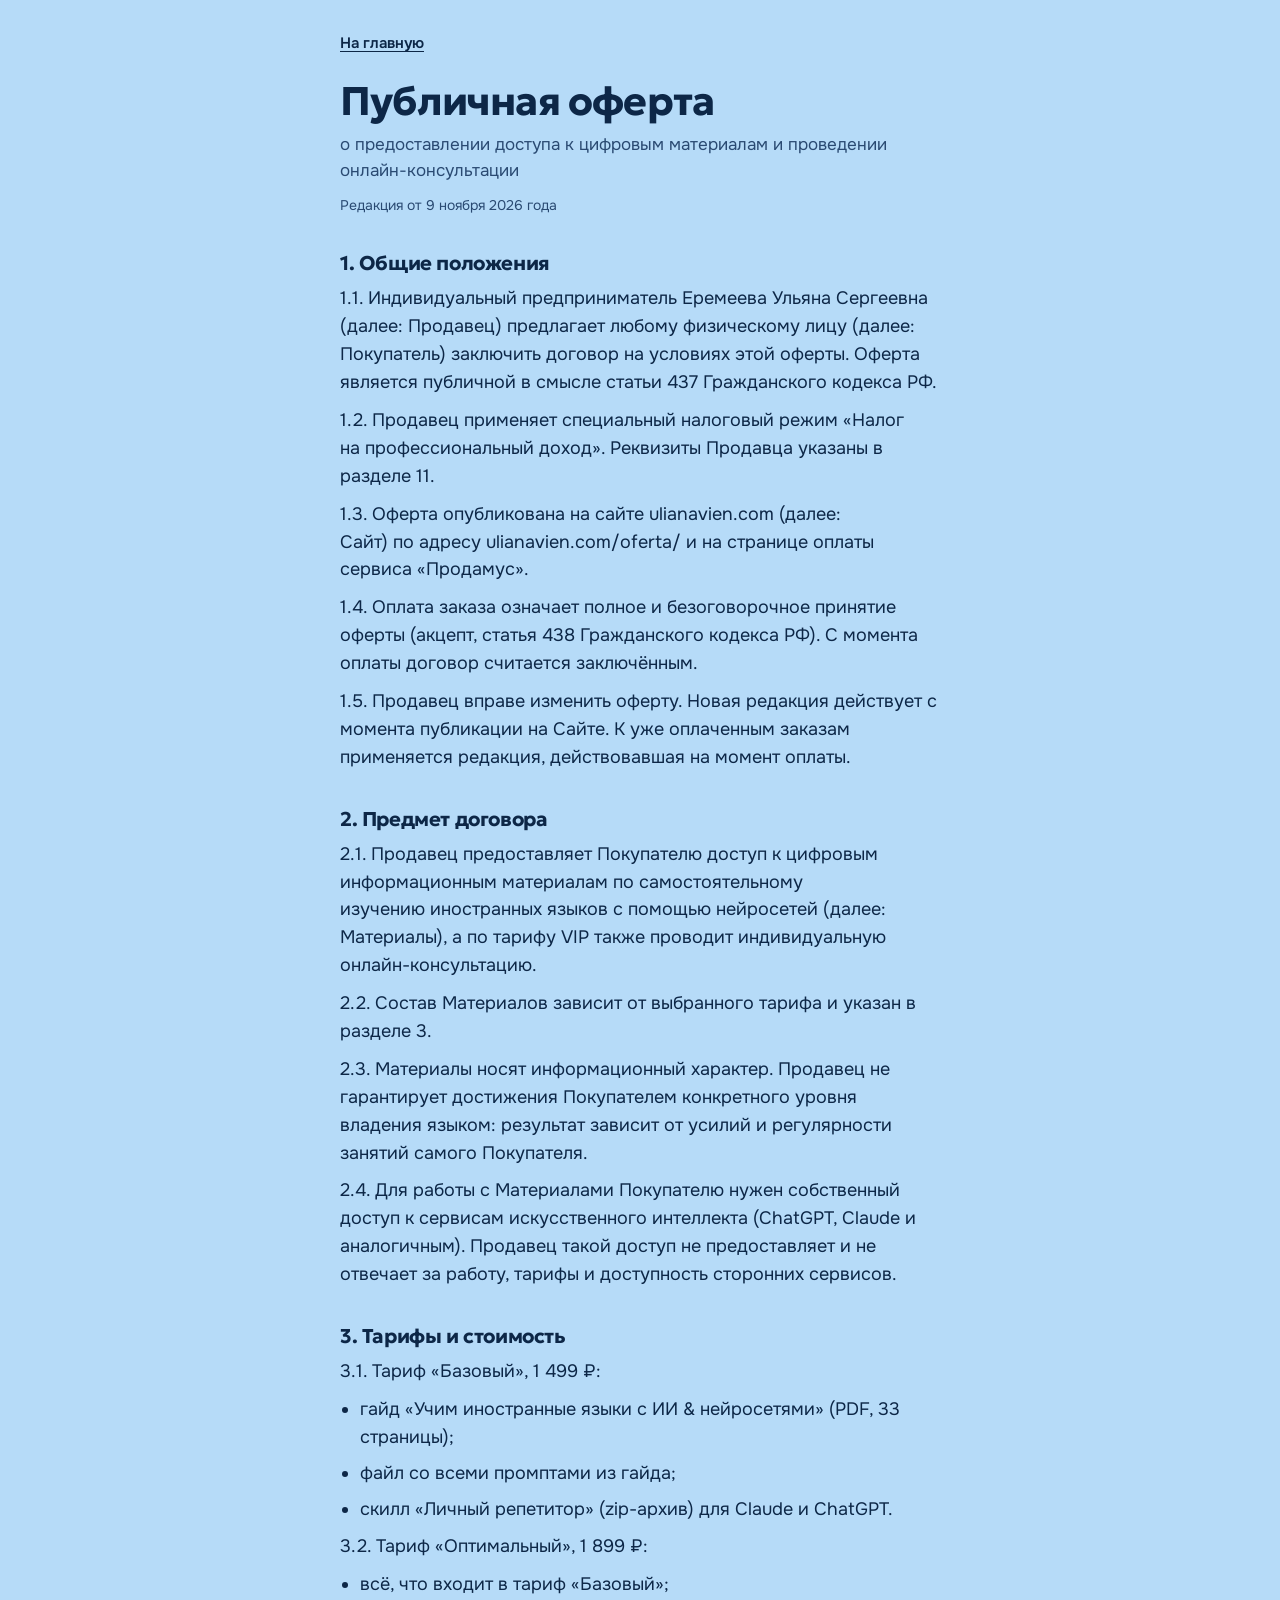
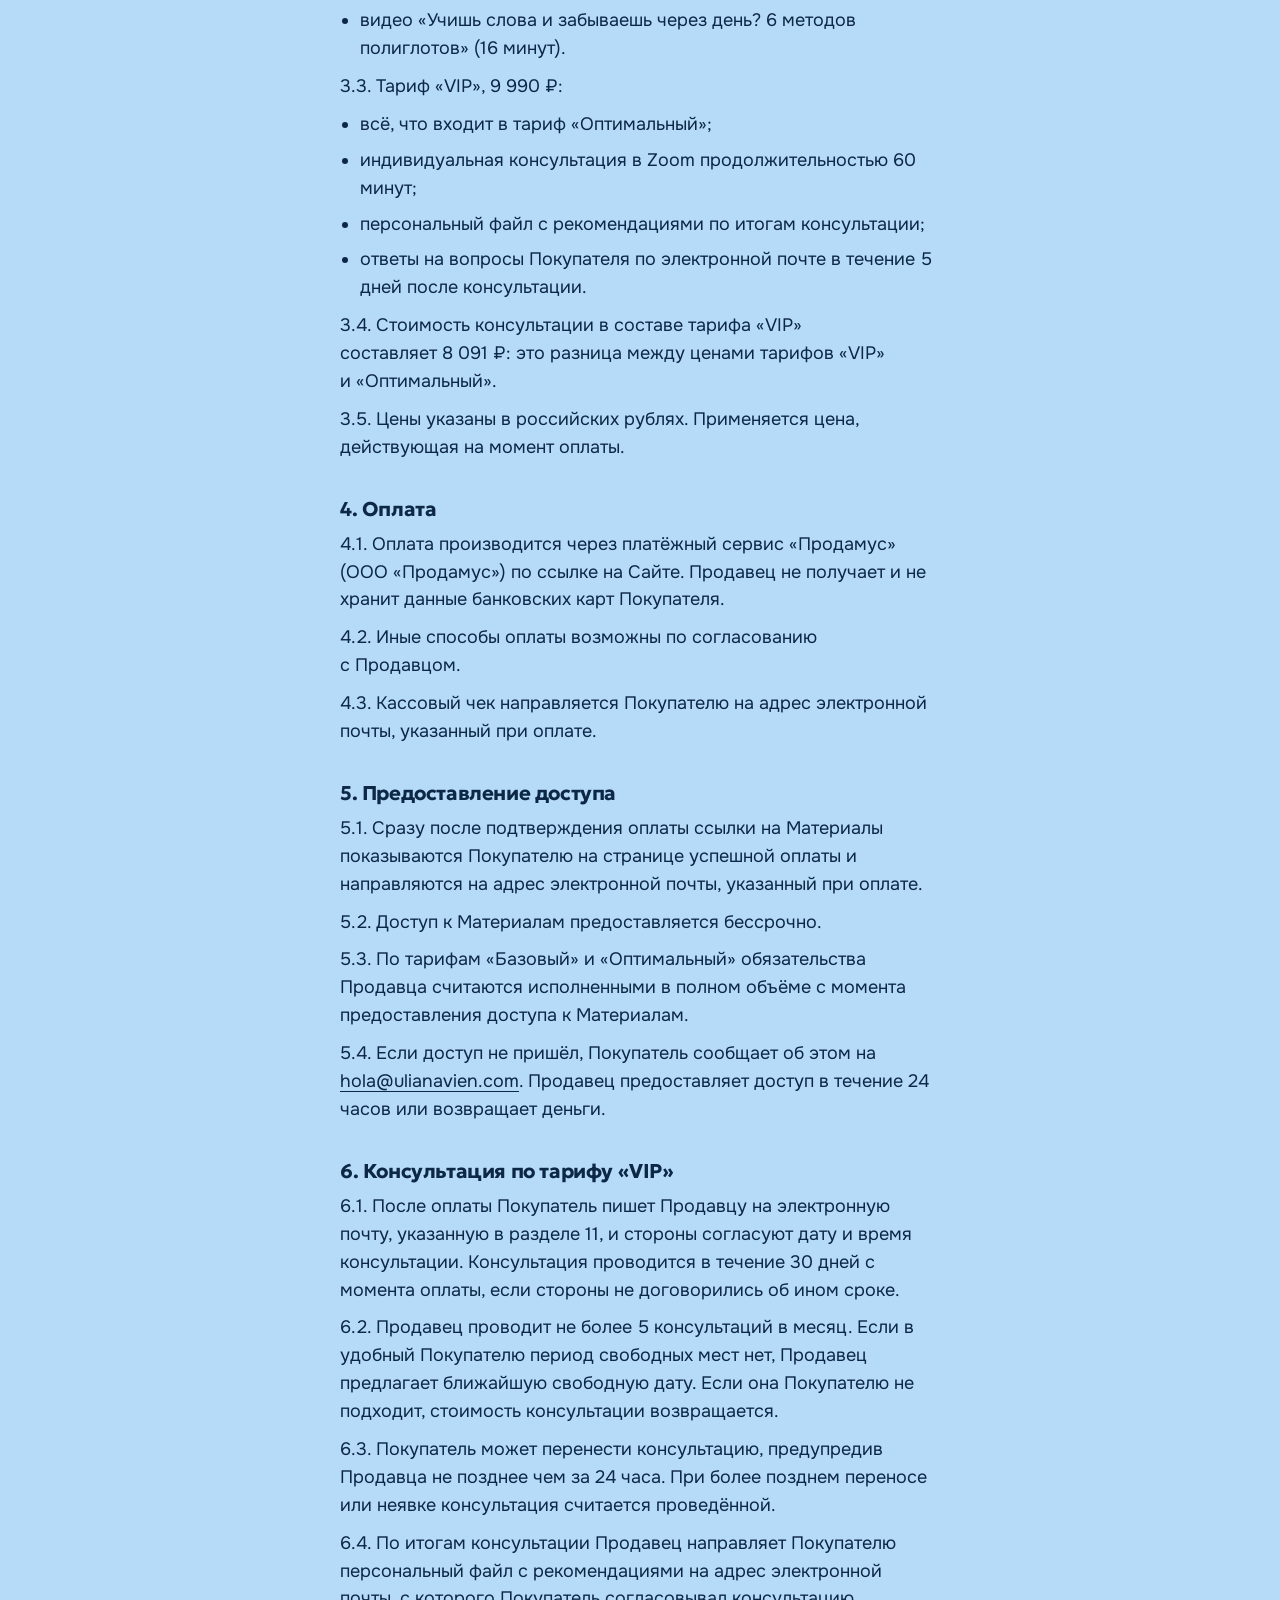
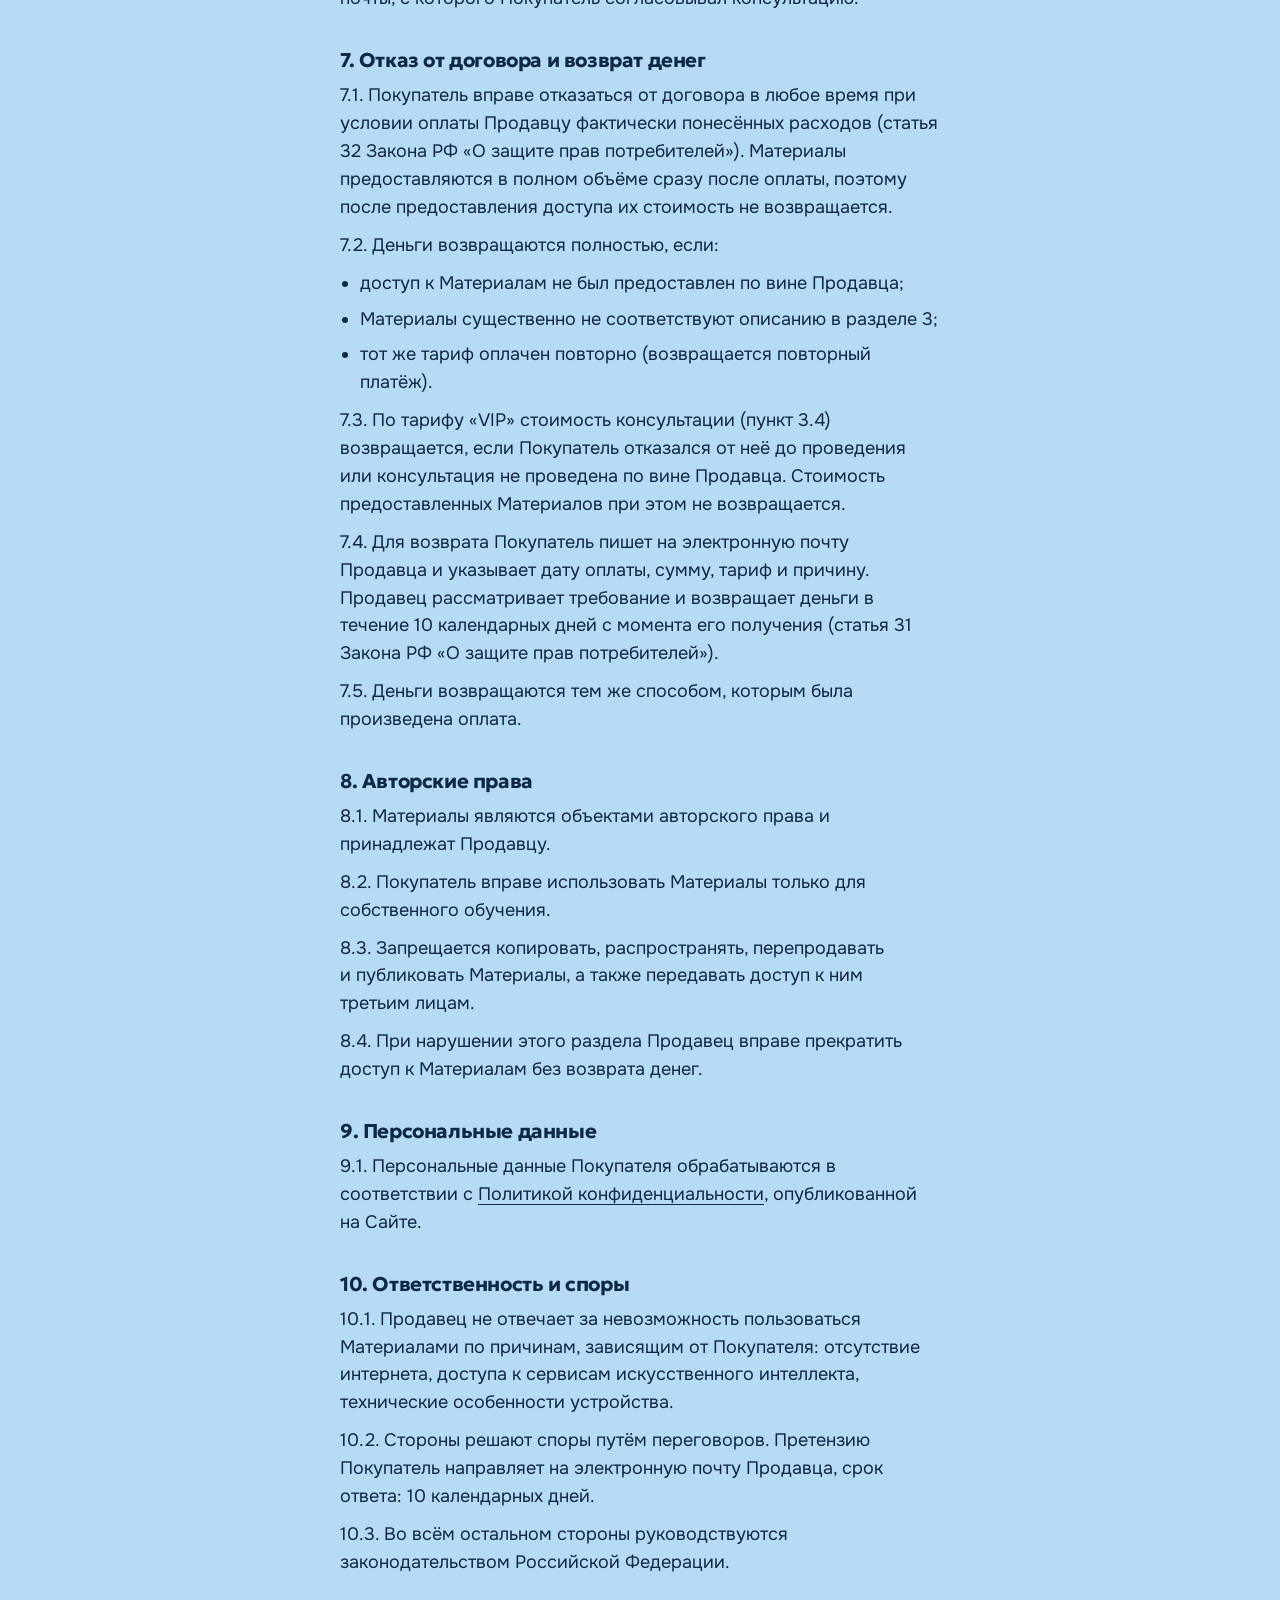
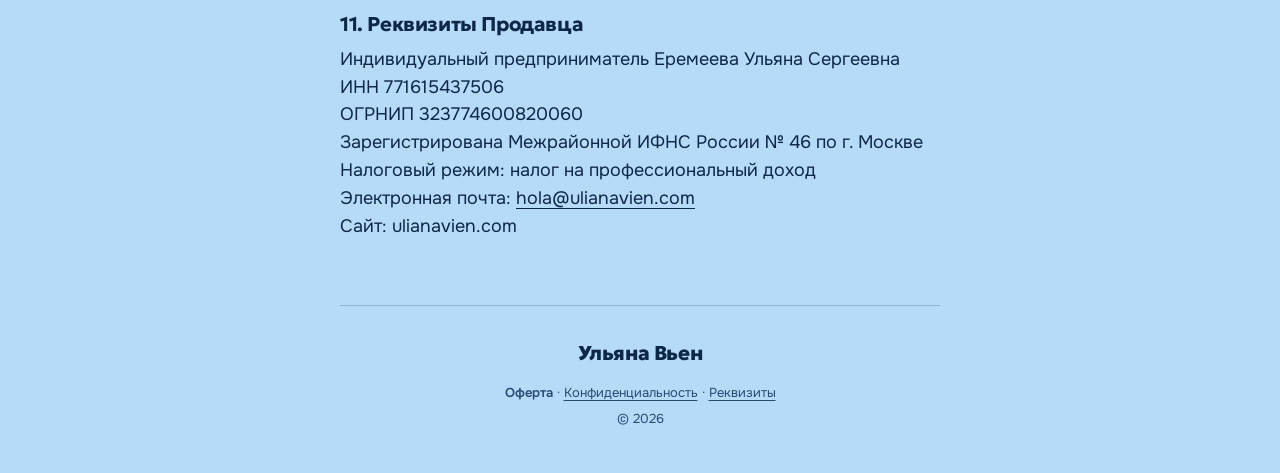
==== oferta/index.html @ dd880ded "add: offer, privacy and requisites pages, hola@ email everywhere Co-Authored-By: Claude Opus 5.5 <no" ====
<!doctype html>
<html lang="ru">
<head>
  <meta charset="utf-8">
  <meta name="viewport" content="width=device-width, initial-scale=1, viewport-fit=cover">
  <meta name="robots" content="noindex">
  <title>Публичная оферта · Ульяна Вьен</title>
  <link rel="icon" href="/favicon.svg" type="image/svg+xml">
  <link rel="preconnect" href="https://fonts.bunny.net">
  <link rel="stylesheet" href="https://fonts.bunny.net/css?family=geologica:600,700|onest:400,500,600&display=swap">
  <link rel="stylesheet" href="/styles.css">
</head>
<body>
  <main class="legal">
    <div class="wrap">
      <a class="back-link" href="/#gaid">На главную</a>
      <h1>Публичная оферта</h1>
      <p class="legal__sub">о предоставлении доступа к цифровым материалам и проведении онлайн-консультации</p>
      <p class="legal__date">Редакция от 9 ноября 2026 года</p>

      <h2>1. Общие положения</h2>
      <p>1.1. Индивидуальный предприниматель Еремеева Ульяна Сергеевна (далее: Продавец) предлагает любому физическому лицу (далее: Покупатель) заключить договор на условиях этой оферты. Оферта является публичной в смысле статьи 437 Гражданского кодекса РФ.</p>
      <p>1.2. Продавец применяет специальный налоговый режим «Налог на профессиональный доход». Реквизиты Продавца указаны в разделе 11.</p>
      <p>1.3. Оферта опубликована на сайте ulianavien.com (далее: Сайт) по адресу ulianavien.com/oferta/ и на странице оплаты сервиса «Продамус».</p>
      <p>1.4. Оплата заказа означает полное и безоговорочное принятие оферты (акцепт, статья 438 Гражданского кодекса РФ). С момента оплаты договор считается заключённым.</p>
      <p>1.5. Продавец вправе изменить оферту. Новая редакция действует с момента публикации на Сайте. К уже оплаченным заказам применяется редакция, действовавшая на момент оплаты.</p>

      <h2>2. Предмет договора</h2>
      <p>2.1. Продавец предоставляет Покупателю доступ к цифровым информационным материалам по самостоятельному изучению иностранных языков с помощью нейросетей (далее: Материалы), а по тарифу VIP также проводит индивидуальную онлайн-консультацию.</p>
      <p>2.2. Состав Материалов зависит от выбранного тарифа и указан в разделе 3.</p>
      <p>2.3. Материалы носят информационный характер. Продавец не гарантирует достижения Покупателем конкретного уровня владения языком: результат зависит от усилий и регулярности занятий самого Покупателя.</p>
      <p>2.4. Для работы с Материалами Покупателю нужен собственный доступ к сервисам искусственного интеллекта (ChatGPT, Claude и аналогичным). Продавец такой доступ не предоставляет и не отвечает за работу, тарифы и доступность сторонних сервисов.</p>

      <h2>3. Тарифы и стоимость</h2>
      <p>3.1. Тариф «Базовый», 1&nbsp;499&nbsp;₽:</p>
      <ul class="legal__list">
        <li>гайд «Учим иностранные языки с ИИ &amp; нейросетями» (PDF, 33 страницы);</li>
        <li>файл со всеми промптами из гайда;</li>
        <li>скилл «Личный репетитор» (zip-архив) для Claude и ChatGPT.</li>
      </ul>
      <p>3.2. Тариф «Оптимальный», 1&nbsp;899&nbsp;₽:</p>
      <ul class="legal__list">
        <li>всё, что входит в тариф «Базовый»;</li>
        <li>видео «Учишь слова и забываешь через день? 6 методов полиглотов» (16 минут).</li>
      </ul>
      <p>3.3. Тариф «VIP», 9&nbsp;990&nbsp;₽:</p>
      <ul class="legal__list">
        <li>всё, что входит в тариф «Оптимальный»;</li>
        <li>индивидуальная консультация в Zoom продолжительностью 60 минут;</li>
        <li>персональный файл с рекомендациями по итогам консультации;</li>
        <li>ответы на вопросы Покупателя по электронной почте в течение 5 дней после консультации.</li>
      </ul>
      <p>3.4. Стоимость консультации в составе тарифа «VIP» составляет 8&nbsp;091&nbsp;₽: это разница между ценами тарифов «VIP» и «Оптимальный».</p>
      <p>3.5. Цены указаны в российских рублях. Применяется цена, действующая на момент оплаты.</p>

      <h2>4. Оплата</h2>
      <p>4.1. Оплата производится через платёжный сервис «Продамус» (ООО «Продамус») по ссылке на Сайте. Продавец не получает и не хранит данные банковских карт Покупателя.</p>
      <p>4.2. Иные способы оплаты возможны по согласованию с Продавцом.</p>
      <p>4.3. Кассовый чек направляется Покупателю на адрес электронной почты, указанный при оплате.</p>

      <h2>5. Предоставление доступа</h2>
      <p>5.1. Сразу после подтверждения оплаты ссылки на Материалы показываются Покупателю на странице успешной оплаты и направляются на адрес электронной почты, указанный при оплате.</p>
      <p>5.2. Доступ к Материалам предоставляется бессрочно.</p>
      <p>5.3. По тарифам «Базовый» и «Оптимальный» обязательства Продавца считаются исполненными в полном объёме с момента предоставления доступа к Материалам.</p>
      <p>5.4. Если доступ не пришёл, Покупатель сообщает об этом на <a class="mail" data-u="aloh" data-d="moc.neivanailu">hola (собака) ulianavien.com</a>. Продавец предоставляет доступ в течение 24 часов или возвращает деньги.</p>

      <h2>6. Консультация по тарифу «VIP»</h2>
      <p>6.1. После оплаты Покупатель пишет Продавцу на электронную почту, указанную в разделе 11, и стороны согласуют дату и время консультации. Консультация проводится в течение 30 дней с момента оплаты, если стороны не договорились об ином сроке.</p>
      <p>6.2. Продавец проводит не более 5 консультаций в месяц. Если в удобный Покупателю период свободных мест нет, Продавец предлагает ближайшую свободную дату. Если она Покупателю не подходит, стоимость консультации возвращается.</p>
      <p>6.3. Покупатель может перенести консультацию, предупредив Продавца не позднее чем за 24 часа. При более позднем переносе или неявке консультация считается проведённой.</p>
      <p>6.4. По итогам консультации Продавец направляет Покупателю персональный файл с рекомендациями на адрес электронной почты, с которого Покупатель согласовывал консультацию.</p>

      <h2>7. Отказ от договора и возврат денег</h2>
      <p>7.1. Покупатель вправе отказаться от договора в любое время при условии оплаты Продавцу фактически понесённых расходов (статья 32 Закона РФ «О защите прав потребителей»). Материалы предоставляются в полном объёме сразу после оплаты, поэтому после предоставления доступа их стоимость не возвращается.</p>
      <p>7.2. Деньги возвращаются полностью, если:</p>
      <ul class="legal__list">
        <li>доступ к Материалам не был предоставлен по вине Продавца;</li>
        <li>Материалы существенно не соответствуют описанию в разделе 3;</li>
        <li>тот же тариф оплачен повторно (возвращается повторный платёж).</li>
      </ul>
      <p>7.3. По тарифу «VIP» стоимость консультации (пункт 3.4) возвращается, если Покупатель отказался от неё до проведения или консультация не проведена по вине Продавца. Стоимость предоставленных Материалов при этом не возвращается.</p>
      <p>7.4. Для возврата Покупатель пишет на электронную почту Продавца и указывает дату оплаты, сумму, тариф и причину. Продавец рассматривает требование и возвращает деньги в течение 10 календарных дней с момента его получения (статья 31 Закона РФ «О защите прав потребителей»).</p>
      <p>7.5. Деньги возвращаются тем же способом, которым была произведена оплата.</p>

      <h2>8. Авторские права</h2>
      <p>8.1. Материалы являются объектами авторского права и принадлежат Продавцу.</p>
      <p>8.2. Покупатель вправе использовать Материалы только для собственного обучения.</p>
      <p>8.3. Запрещается копировать, распространять, перепродавать и публиковать Материалы, а также передавать доступ к ним третьим лицам.</p>
      <p>8.4. При нарушении этого раздела Продавец вправе прекратить доступ к Материалам без возврата денег.</p>

      <h2>9. Персональные данные</h2>
      <p>9.1. Персональные данные Покупателя обрабатываются в соответствии с <a href="/privacy/">Политикой конфиденциальности</a>, опубликованной на Сайте.</p>

      <h2>10. Ответственность и споры</h2>
      <p>10.1. Продавец не отвечает за невозможность пользоваться Материалами по причинам, зависящим от Покупателя: отсутствие интернета, доступа к сервисам искусственного интеллекта, технические особенности устройства.</p>
      <p>10.2. Стороны решают споры путём переговоров. Претензию Покупатель направляет на электронную почту Продавца, срок ответа: 10 календарных дней.</p>
      <p>10.3. Во всём остальном стороны руководствуются законодательством Российской Федерации.</p>

      <h2>11. Реквизиты Продавца</h2>
      <p>Индивидуальный предприниматель Еремеева Ульяна Сергеевна<br>
        ИНН 771615437506<br>
        ОГРНИП 323774600820060<br>
        Зарегистрирована Межрайонной ИФНС России № 46 по г. Москве<br>
        Налоговый режим: налог на профессиональный доход<br>
        Электронная почта: <a class="mail" data-u="aloh" data-d="moc.neivanailu">hola (собака) ulianavien.com</a><br>
        Сайт: ulianavien.com</p>
    </div>
  </main>

  <footer class="footer tone-0">
    <div class="wrap">
      <p class="footer__name">Ульяна Вьен</p>
      <p class="footer__small"><a href="/oferta/" aria-current="page">Оферта</a> · <a href="/privacy/">Конфиденциальность</a> · <a href="/rekvizity/">Реквизиты</a></p>
      <p class="footer__small footer__year">© 2026</p>
    </div>
  </footer>

  <script src="/legal.js" defer></script>
</body>
</html>
---- styles.css ----
/* Palettes. Four draft variants share one set of roles:
   bg/ink: the page ground; d1..d3: the three doors and the sections they open;
   btn: the send button inside a white form card; hl: handwritten notes on the ground. */
:root,
[data-palette="sky"] {
  --bg: #b6dbf8;
  --ink: #0d2747;
  --ink-2: #2a4a72;
  --hl: #c2410c;
  --d1: #b8420f;
  --d1-ink: #ffffff;
  --d1-ink-2: #ffeadf;
  --d2: #ffd046;
  --d2-ink: #0d2747;
  --d2-ink-2: #3d3410;
  --d3: #1b54a0;
  --d3-ink: #ffffff;
  --d3-ink-2: #d7e7fb;
  --btn: #b8420f;
  --btn-ink: #ffffff;
  --sticker: #ffd046;
  --sticker-ink: #0d2747;
  --card-ink: #0d2747;
}

[data-palette="sunset"] {
  --bg: #dccbf5;
  --ink: #2b1035;
  --ink-2: #4f2d5c;
  --hl: #b8321c;
  --d1: #ff7350;
  --d1-ink: #2b1035;
  --d1-ink-2: #4a1a2a;
  --d2: #ffb43c;
  --d2-ink: #2b1035;
  --d2-ink-2: #4a2a10;
  --d3: #4a1d5e;
  --d3-ink: #ffffff;
  --d3-ink-2: #ecd9f7;
  --btn: #4a1d5e;
  --btn-ink: #ffffff;
  --sticker: #4a1d5e;
  --sticker-ink: #ffffff;
  --card-ink: #2b1035;
}

[data-palette="ginger"] {
  --bg: #a8411a;
  --ink: #ffffff;
  --ink-2: #ffe6d6;
  --hl: #ffd75a;
  --d1: #ffd75a;
  --d1-ink: #3f1606;
  --d1-ink-2: #5c2a0a;
  --d2: #a6d6fa;
  --d2-ink: #0f2a4a;
  --d2-ink-2: #24466e;
  --d3: #5e1a0e;
  --d3-ink: #ffffff;
  --d3-ink-2: #f5d2c4;
  --btn: #a8411a;
  --btn-ink: #ffffff;
  --sticker: #5e1a0e;
  --sticker-ink: #ffffff;
  --card-ink: #2e1408;
}

[data-palette="polka"] {
  --bg: #ffe3dd;
  --ink: #171313;
  --ink-2: #4a3a38;
  --hl: #c4241a;
  --d1: #c4241a;
  --d1-ink: #ffffff;
  --d1-ink-2: #ffe9e6;
  --d2: #171313;
  --d2-ink: #ffffff;
  --d2-ink-2: #e6dcd9;
  --d3: #ffdf6b;
  --d3-ink: #171313;
  --d3-ink-2: #3f3510;
  --btn: #c4241a;
  --btn-ink: #ffffff;
  --sticker: #ffdf6b;
  --sticker-ink: #171313;
  --card-ink: #171313;
}

:root {
  color-scheme: light;
  --card: #ffffff;
  --card-ink-2: color-mix(in srgb, var(--card-ink) 78%, #ffffff);
  --card-line: color-mix(in srgb, var(--card-ink) 14%, #ffffff);
  --field-line: color-mix(in srgb, var(--card-ink) 48%, #ffffff);
  --danger: #b42318;
  --radius: 22px;
  --radius-sm: 12px;
  --sheet: 32px;
  --ease-out: cubic-bezier(0.16, 1, 0.3, 1);
  --font-display: "Geologica", "Onest", system-ui, sans-serif;
  --font-text: "Onest", system-ui, -apple-system, "Segoe UI", sans-serif;
  --font-hand: "Caveat", "Onest", cursive;
}

/* Section tones: every block reads its colors from --s-* */
body,
.tone-0 { --s-bg: var(--bg); --s-ink: var(--ink); --s-ink-2: var(--ink-2); }
.tone-1 { --s-bg: var(--d1); --s-ink: var(--d1-ink); --s-ink-2: var(--d1-ink-2); }
.tone-2 { --s-bg: var(--d2); --s-ink: var(--d2-ink); --s-ink-2: var(--d2-ink-2); }
.tone-3 { --s-bg: var(--d3); --s-ink: var(--d3-ink); --s-ink-2: var(--d3-ink-2); }

*,
*::before,
*::after {
  box-sizing: border-box;
}

html {
  -webkit-text-size-adjust: 100%;
  scroll-behavior: smooth;
  scrollbar-color: var(--ink-2) var(--bg);
}

body {
  margin: 0;
  background: var(--bg);
  color: var(--ink);
  font: 400 17px/1.55 var(--font-text);
  font-kerning: normal;
  -webkit-font-smoothing: antialiased;
  caret-color: var(--btn);
}

::selection {
  background: var(--ink);
  color: var(--bg);
}

img {
  display: block;
  max-width: 100%;
  height: auto;
}

a {
  color: inherit;
  text-decoration-thickness: 1px;
  text-underline-offset: 0.22em;
}

:focus-visible {
  outline: 2px solid currentColor;
  outline-offset: 3px;
}

h1,
h2,
h3 {
  margin: 0;
  font-family: var(--font-display);
  font-weight: 700;
  line-height: 1.15;
  letter-spacing: -0.02em;
  text-wrap: balance;
}

p {
  margin: 0;
  text-wrap: pretty;
}

.nowrap {
  white-space: nowrap;
}

.wrap {
  max-width: 600px;
  margin-inline: auto;
}

.hero,
.doors,
.sheet,
.footer,
.thanks,
.legal {
  padding-left: 16px;
  padding-right: 16px;
}

.hand {
  font-family: var(--font-hand);
  font-weight: 700;
  line-height: 1;
  letter-spacing: 0;
}

/* Story-style heading: the text sits on its own label, like text in an Instagram story */
.label {
  padding: 0.06em 0.28em 0.1em;
  color: var(--s-bg);
  background: var(--s-ink);
  border-radius: 0.22em;
  -webkit-box-decoration-break: clone;
  box-decoration-break: clone;
}

/* Draft palette switch, removed at launch */
.mock-bar {
  display: flex;
  flex-wrap: wrap;
  align-items: center;
  justify-content: center;
  gap: 6px;
  padding: 8px 12px;
  font-size: 13px;
  color: #ffffff;
  background: #1b1b1f;
}

.is-embed .mock-bar {
  display: none;
}

.mock-bar__label {
  margin-right: 4px;
  opacity: 0.8;
}

.mock-bar button {
  min-height: 32px;
  padding: 4px 11px;
  font: 500 13px/1 var(--font-text);
  color: inherit;
  background: transparent;
  border: 1px solid rgb(255 255 255 / 0.35);
  border-radius: 999px;
  cursor: pointer;
}

.mock-bar button[aria-pressed="true"] {
  color: #1b1b1f;
  background: #ffffff;
  border-color: #ffffff;
}

/* Hero */
.hero {
  padding-top: 18px;
  padding-bottom: 6px;
  color: var(--s-ink);
  background: var(--s-bg);
}

[data-palette="polka"] .hero,
[data-palette="polka"] .doors {
  background-image: radial-gradient(circle, rgb(196 36 26 / 0.16) 22%, transparent 24%);
  background-size: 26px 26px;
}

.hero__frame {
  position: relative;
  margin-bottom: 40px;
}

.hero__photo {
  width: 100%;
  aspect-ratio: 1 / 0.92;
  object-fit: cover;
  object-position: 50% 14%;
  border-radius: 28px;
}

.hero__hi {
  position: absolute;
  top: 14px;
  right: 14px;
  padding: 6px 12px 8px;
  font-size: 26px;
  color: var(--sticker-ink);
  background: var(--sticker);
  border-radius: 14px;
  transform: rotate(4deg);
}

.hero__name {
  position: absolute;
  left: 12px;
  bottom: -24px;
  font-size: clamp(38px, 10.5vw, 52px);
  font-weight: 800;
  line-height: 1.12;
  letter-spacing: -0.03em;
  transform: rotate(-2deg);
}

.hero__line {
  font-family: var(--font-display);
  font-size: 19px;
  font-weight: 600;
  letter-spacing: -0.01em;
}

.hero__bio {
  max-width: 32em;
  margin-top: 6px;
  font-size: 16px;
  color: var(--s-ink-2);
}

/* Doors */
.doors {
  padding-top: 14px;
  padding-bottom: calc(40px + var(--sheet));
  color: var(--s-ink);
  background: var(--s-bg);
  scroll-margin-top: 8px;
}

.doors__hint {
  display: flex;
  align-items: flex-end;
  gap: 4px;
  margin: 0 0 8px 6px;
  font-size: 25px;
  color: var(--hl);
  transform: rotate(-2deg);
}

.doors__hint svg {
  width: 34px;
  height: 28px;
  fill: none;
  stroke: currentColor;
  stroke-width: 2.4;
  stroke-linecap: round;
  stroke-linejoin: round;
}

.doors__list {
  display: grid;
  gap: 12px;
  margin: 0;
  padding: 0;
  list-style: none;
}

.door {
  position: relative;
  display: flex;
  align-items: center;
  gap: 14px;
  min-height: 84px;
  padding: 16px 16px 16px 20px;
  color: var(--s-ink);
  text-decoration: none;
  background: var(--s-bg);
  border-radius: var(--radius);
  box-shadow: 0 2px 6px rgb(0 0 0 / 0.08);
  transition: transform 0.35s var(--ease-out), box-shadow 0.35s var(--ease-out);
}

.door:hover {
  transform: translateY(-2px);
  box-shadow: 0 8px 18px rgb(0 0 0 / 0.12);
}

.door:active {
  transform: scale(0.985);
}

.door__text {
  display: flex;
  flex: 1;
  flex-direction: column;
  gap: 3px;
  min-width: 0;
}

.door__name {
  font-family: var(--font-display);
  font-size: 20px;
  font-weight: 700;
  line-height: 1.2;
  letter-spacing: -0.02em;
}

.door__sub {
  font-size: 15px;
  line-height: 1.35;
  color: var(--s-ink-2);
}

.door__go {
  display: grid;
  flex: none;
  place-items: center;
  width: 44px;
  height: 44px;
  color: var(--s-bg);
  background: var(--s-ink);
  border-radius: 50%;
}

.door__go svg {
  width: 22px;
  height: 22px;
  fill: none;
  stroke: currentColor;
  stroke-width: 2;
  stroke-linecap: round;
  stroke-linejoin: round;
  transition: transform 0.35s var(--ease-out);
}

.door:hover .door__go svg {
  transform: translateY(3px);
}

.sticker {
  position: absolute;
  top: -12px;
  right: 18px;
  padding: 4px 10px 6px;
  font-size: 22px;
  color: var(--sticker-ink);
  background: var(--sticker);
  border-radius: 10px;
  transform: rotate(5deg);
}

/* Sheets: each section slides over the previous one with rounded top corners */
.sheet {
  position: relative;
  margin-top: calc(var(--sheet) * -1);
  padding-top: 52px;
  padding-bottom: calc(60px + var(--sheet));
  color: var(--s-ink);
  background: var(--s-bg);
  border-radius: var(--sheet) var(--sheet) 0 0;
}

.sheet h2 {
  font-size: clamp(27px, 7vw, 36px);
  line-height: 1.32;
}

.about {
  box-shadow: 0 -1px 0 rgb(0 0 0 / 0.06);
}

.about__grid {
  display: grid;
  gap: 24px;
}

.about__photo {
  width: min(100%, 360px);
  aspect-ratio: 1;
  object-fit: cover;
  object-position: 50% 30%;
  border-radius: var(--radius);
  transform: rotate(-2deg);
}

.about__text h2 {
  margin-bottom: 16px;
}

.about__text p + p {
  margin-top: 12px;
}

.text-link {
  display: inline-block;
  margin-top: 16px;
  font-weight: 600;
}

.lead {
  max-width: 36em;
  margin-top: 16px;
  font-size: 18px;
}

.offer__photo {
  margin: 22px 0 0;
}

.offer__photo img {
  width: 100%;
  border-radius: var(--radius);
}

.offer__photo--tall img {
  aspect-ratio: 5 / 4;
  object-fit: cover;
  object-position: 50% 35%;
}

.list-title {
  margin-top: 30px;
  font-size: 20px;
}

.checks {
  display: grid;
  gap: 10px;
  margin: 12px 0 0;
  padding: 0;
  list-style: none;
}

.checks li {
  position: relative;
  padding-left: 32px;
}

.checks li::before {
  content: "";
  position: absolute;
  top: 0.2em;
  left: 0;
  width: 22px;
  height: 22px;
  background: currentColor;
  -webkit-mask: url("data:image/svg+xml,%3Csvg xmlns='http://www.w3.org/2000/svg' viewBox='0 0 24 24' fill='none' stroke='black' stroke-width='2.4' stroke-linecap='round' stroke-linejoin='round'%3E%3Cpath d='M4.5 12.5l5 5 10-11'/%3E%3C/svg%3E") center / contain no-repeat;
  mask: url("data:image/svg+xml,%3Csvg xmlns='http://www.w3.org/2000/svg' viewBox='0 0 24 24' fill='none' stroke='black' stroke-width='2.4' stroke-linecap='round' stroke-linejoin='round'%3E%3Cpath d='M4.5 12.5l5 5 10-11'/%3E%3C/svg%3E") center / contain no-repeat;
}

.back-link {
  display: flex;
  align-items: center;
  width: fit-content;
  min-height: 44px;
  margin-top: 14px;
  font-size: 15px;
  font-weight: 600;
}

/* Product tiers: three white cards in one column, the middle one framed and stickered */
.tiers {
  display: grid;
  gap: 18px;
  margin: 28px 0 0;
  padding: 0;
  list-style: none;
}

.tier {
  position: relative;
  padding: 20px 18px 18px;
  color: var(--card-ink);
  background: var(--card);
  border-radius: var(--radius);
  scroll-margin-top: 24px;
}

.tier--pick {
  margin-top: 12px;
  padding: 26px 15px 15px;
  border: 3px solid var(--sticker);
}

.tier__badge {
  top: -19px;
  right: 14px;
  font-size: 22px;
  transform: rotate(-4deg);
}

.tier__name {
  font-size: 22px;
}

.tier__price {
  display: flex;
  flex-wrap: wrap;
  align-items: baseline;
  gap: 2px 10px;
  margin-top: 6px;
}

.tier__rub {
  font: 800 34px/1.1 var(--font-display);
  letter-spacing: -0.03em;
  font-variant-numeric: tabular-nums;
}

.tier__eur {
  font-size: 15px;
  color: var(--card-ink-2);
  font-variant-numeric: tabular-nums;
}

.tier__for {
  margin-top: 12px;
  font-size: 24px;
  line-height: 1.12;
  color: var(--btn);
}

.tier__list {
  gap: 8px;
  margin-top: 14px;
  font-size: 16px;
}

.tier__list li::before {
  background: var(--btn);
}

.tier__list strong {
  font-weight: 600;
}

.tier__note {
  margin-top: 16px;
  padding: 12px 14px;
  font-size: 15px;
  background: color-mix(in srgb, var(--sticker) 20%, var(--card));
  border-radius: var(--radius-sm);
}

.tier__limit {
  margin-top: 12px;
  font-size: 14px;
  color: var(--card-ink-2);
}

.tier__buy {
  display: flex;
  align-items: center;
  justify-content: center;
  margin-top: 20px;
  text-decoration: none;
}

.tier__buy:focus-visible {
  outline-color: var(--btn);
}

/* Sign-up: a pill that opens into the form card */
.signup {
  margin-top: 28px;
  color: var(--card-ink);
  border-radius: var(--radius);
  transition: background-color 0.3s;
}

.signup summary {
  display: flex;
  align-items: center;
  justify-content: center;
  gap: 8px;
  min-height: 58px;
  padding: 14px 20px;
  font: 700 18px/1.2 var(--font-display);
  letter-spacing: -0.01em;
  color: var(--s-bg);
  list-style: none;
  background: var(--s-ink);
  border-radius: 999px;
  cursor: pointer;
  transition: transform 0.15s, border-radius 0.3s var(--ease-out);
}

.signup summary::-webkit-details-marker {
  display: none;
}

.signup summary:active {
  transform: scale(0.985);
}

.signup summary svg {
  width: 22px;
  height: 22px;
  fill: none;
  stroke: currentColor;
  stroke-width: 2.2;
  stroke-linecap: round;
  stroke-linejoin: round;
  transition: transform 0.3s var(--ease-out);
}

.signup:not([open]) {
  color: var(--s-ink);
}

.signup[open] {
  background: var(--card);
}

.signup[open] summary {
  justify-content: space-between;
  padding: 18px 18px 6px;
  color: var(--card-ink);
  background: transparent;
  border-radius: var(--radius) var(--radius) 0 0;
}

.signup[open] summary svg {
  transform: rotate(180deg);
}

.signup[open] .order {
  animation: unfold 0.45s var(--ease-out) both;
}

@keyframes unfold {
  from {
    opacity: 0;
    transform: translateY(-6px);
  }
}

/* Forms */
.order {
  display: grid;
  gap: 18px;
  padding: 12px 18px 18px;
}

.field {
  display: grid;
  gap: 7px;
  min-width: 0;
  margin: 0;
  padding: 0;
  border: 0;
}

.field label,
.field legend {
  padding: 0;
  font-size: 15px;
  font-weight: 600;
  color: var(--card-ink);
}

.field legend {
  margin-bottom: 9px;
}

.optional {
  margin-left: 4px;
  font-size: 14px;
  font-weight: 400;
  color: var(--card-ink-2);
}

.field input,
.field textarea {
  width: 100%;
  min-height: 48px;
  padding: 12px 14px;
  font: inherit;
  font-size: 16px;
  color: var(--card-ink);
  background: var(--card);
  border: 1px solid var(--field-line);
  border-radius: var(--radius-sm);
  transition: border-color 0.2s, box-shadow 0.2s;
}

.field textarea {
  min-height: 96px;
  resize: vertical;
}

.field input::placeholder,
.field textarea::placeholder {
  color: var(--card-ink-2);
}

.field input:focus,
.field textarea:focus {
  outline: none;
  border-color: var(--btn);
  box-shadow: 0 0 0 3px color-mix(in srgb, var(--btn) 24%, transparent);
}

.field input[aria-invalid="true"],
.field textarea[aria-invalid="true"] {
  border-color: var(--danger);
}

.chips {
  display: flex;
  flex-wrap: wrap;
  gap: 8px;
}

.chip {
  position: relative;
  cursor: pointer;
}

.chip input {
  position: absolute;
  inset: 0;
  width: 100%;
  height: 100%;
  margin: 0;
  opacity: 0;
  cursor: pointer;
}

.chip span {
  display: inline-flex;
  align-items: center;
  min-height: 42px;
  padding: 8px 15px;
  font-size: 15px;
  font-weight: 500;
  color: var(--card-ink);
  background: var(--card);
  border: 1px solid var(--field-line);
  border-radius: 999px;
  transition: background-color 0.2s, border-color 0.2s, color 0.2s;
}

.chip:hover span {
  border-color: var(--card-ink);
}

.chip input:checked + span {
  color: var(--card);
  background: var(--card-ink);
  border-color: var(--card-ink);
}

.chip input:focus-visible + span {
  outline: 2px solid var(--card-ink);
  outline-offset: 2px;
}

.button {
  min-height: 54px;
  padding: 14px 20px;
  font: 700 17px/1.2 var(--font-display);
  letter-spacing: -0.01em;
  color: var(--btn-ink);
  background: var(--btn);
  border: 0;
  border-radius: 999px;
  cursor: pointer;
  transition: filter 0.2s, transform 0.15s;
}

.button:hover {
  filter: brightness(0.92);
}

.button:active {
  transform: scale(0.985);
}

.button[disabled] {
  cursor: progress;
  opacity: 0.72;
}

.privacy {
  margin-top: -6px;
  font-size: 13px;
  text-align: center;
  color: var(--card-ink-2);
}

.form-error {
  font-size: 15px;
  color: var(--danger);
}

.hp {
  position: absolute;
  left: -9999px;
  width: 1px;
  height: 1px;
  overflow: hidden;
}

/* Sent state: the one authored moment */
.order[data-state="sent"] > :not(.order__done) {
  display: none;
}

.order__done {
  display: grid;
  justify-items: center;
  gap: 8px;
  padding: 16px 4px 10px;
  text-align: center;
  animation: settle 0.5s var(--ease-out) both;
}

.order__done svg {
  width: 48px;
  height: 48px;
  margin-bottom: 4px;
  fill: none;
  stroke: var(--btn);
  stroke-width: 1.8;
  stroke-linecap: round;
  stroke-linejoin: round;
}

.order__done .tick {
  stroke-dasharray: 27;
  stroke-dashoffset: 27;
  animation: draw 0.6s var(--ease-out) 0.2s forwards;
}

.order__done h3 {
  font-size: 22px;
}

.order__done p {
  max-width: 28em;
  color: var(--card-ink-2);
}

@keyframes draw {
  to {
    stroke-dashoffset: 0;
  }
}

@keyframes settle {
  from {
    opacity: 0;
    transform: translateY(6px);
    filter: blur(3px);
  }
}

/* Brands: a contact, not a form */
.brands {
  padding-bottom: 48px;
}

.brands h2 {
  margin-bottom: 14px;
  font-size: clamp(24px, 6vw, 30px);
}

.brands__mail {
  margin-top: 8px;
  font-family: var(--font-display);
  font-size: 19px;
  font-weight: 600;
  overflow-wrap: anywhere;
}

.brands__es {
  margin-top: 12px;
  font-size: 15px;
  color: var(--s-ink-2);
}

/* Footer */
.footer {
  padding-top: 8px;
  padding-bottom: 44px;
  text-align: center;
  color: var(--s-ink);
  background: var(--s-bg);
}

.footer .wrap {
  padding-top: 32px;
  border-top: 1px solid color-mix(in srgb, var(--s-ink) 22%, transparent);
}

.footer__name {
  font-family: var(--font-display);
  font-size: 20px;
  font-weight: 800;
  letter-spacing: -0.02em;
}

.socials {
  display: flex;
  justify-content: center;
  gap: 10px;
  margin: 14px 0 0;
  padding: 0;
  list-style: none;
}

.socials a {
  display: grid;
  place-items: center;
  width: 44px;
  height: 44px;
  color: var(--s-ink);
  border: 1px solid color-mix(in srgb, var(--s-ink) 40%, transparent);
  border-radius: 999px;
  transition: background-color 0.2s;
}

.socials a:hover {
  background: color-mix(in srgb, var(--s-ink) 10%, transparent);
}

.socials svg {
  width: 20px;
  height: 20px;
  fill: none;
  stroke: currentColor;
  stroke-width: 1.7;
  stroke-linecap: round;
  stroke-linejoin: round;
}

.socials svg .dot,
.socials svg .fill {
  fill: currentColor;
  stroke: none;
}

.footer__small {
  margin-top: 14px;
  font-size: 13px;
  color: var(--s-ink-2);
}

.mail {
  overflow-wrap: anywhere;
}

/* Thank-you page */
.thanks {
  display: grid;
  place-items: center;
  min-height: 70vh;
  padding-top: 48px;
  padding-bottom: 48px;
  text-align: center;
}

.thanks svg {
  width: 56px;
  height: 56px;
  margin: 0 auto 14px;
  fill: none;
  stroke: currentColor;
  stroke-width: 1.8;
  stroke-linecap: round;
  stroke-linejoin: round;
}

.thanks h1 {
  font-size: clamp(28px, 7vw, 36px);
}

.thanks p {
  margin-top: 10px;
  color: var(--ink-2);
}

.thanks .text-link {
  margin-top: 22px;
}

/* Privacy page */
.legal {
  padding-top: 8px;
  padding-bottom: 56px;
}

.legal h1 {
  margin-top: 12px;
  font-size: clamp(29px, 7.6vw, 40px);
}

.legal__date {
  margin-top: 10px;
  font-size: 14px;
  color: var(--ink-2);
}

.legal h2 {
  margin-top: 36px;
  font-size: 20px;
}

.legal h2 + p,
.legal h2 + ul {
  margin-top: 10px;
}

.legal p + p,
.legal ul + p {
  margin-top: 10px;
}

.legal__list {
  display: grid;
  gap: 8px;
  margin: 0;
  padding-left: 20px;
}

@media (min-width: 768px) {
  body {
    font-size: 18px;
  }

  .hero {
    padding-top: 40px;
  }

  .about__grid {
    grid-template-columns: 220px 1fr;
    align-items: start;
    gap: 32px;
  }

  .sheet {
    padding-top: 68px;
    padding-bottom: calc(76px + var(--sheet));
  }

  .brands {
    padding-bottom: 56px;
  }
}

@media (prefers-reduced-motion: reduce) {
  html {
    scroll-behavior: auto;
  }

  *,
  *::before,
  *::after {
    transition-duration: 0.01ms !important;
    animation-duration: 0.01ms !important;
    animation-delay: 0s !important;
  }
}

/* Legal pages and the offer line under the tiers */
.legal__sub {
  margin-top: 8px;
  font-size: 17px;
  color: var(--ink-2);
}

.legal ul + p,
.legal p + ul {
  margin-top: 10px;
}

.tiers__legal {
  margin-top: 20px;
  font-size: 14px;
  color: var(--s-ink-2);
}

.tiers__legal a {
  color: var(--s-ink);
}

.footer__year {
  margin-top: 6px;
}

.footer__small a[aria-current="page"] {
  text-decoration: none;
  font-weight: 600;
}
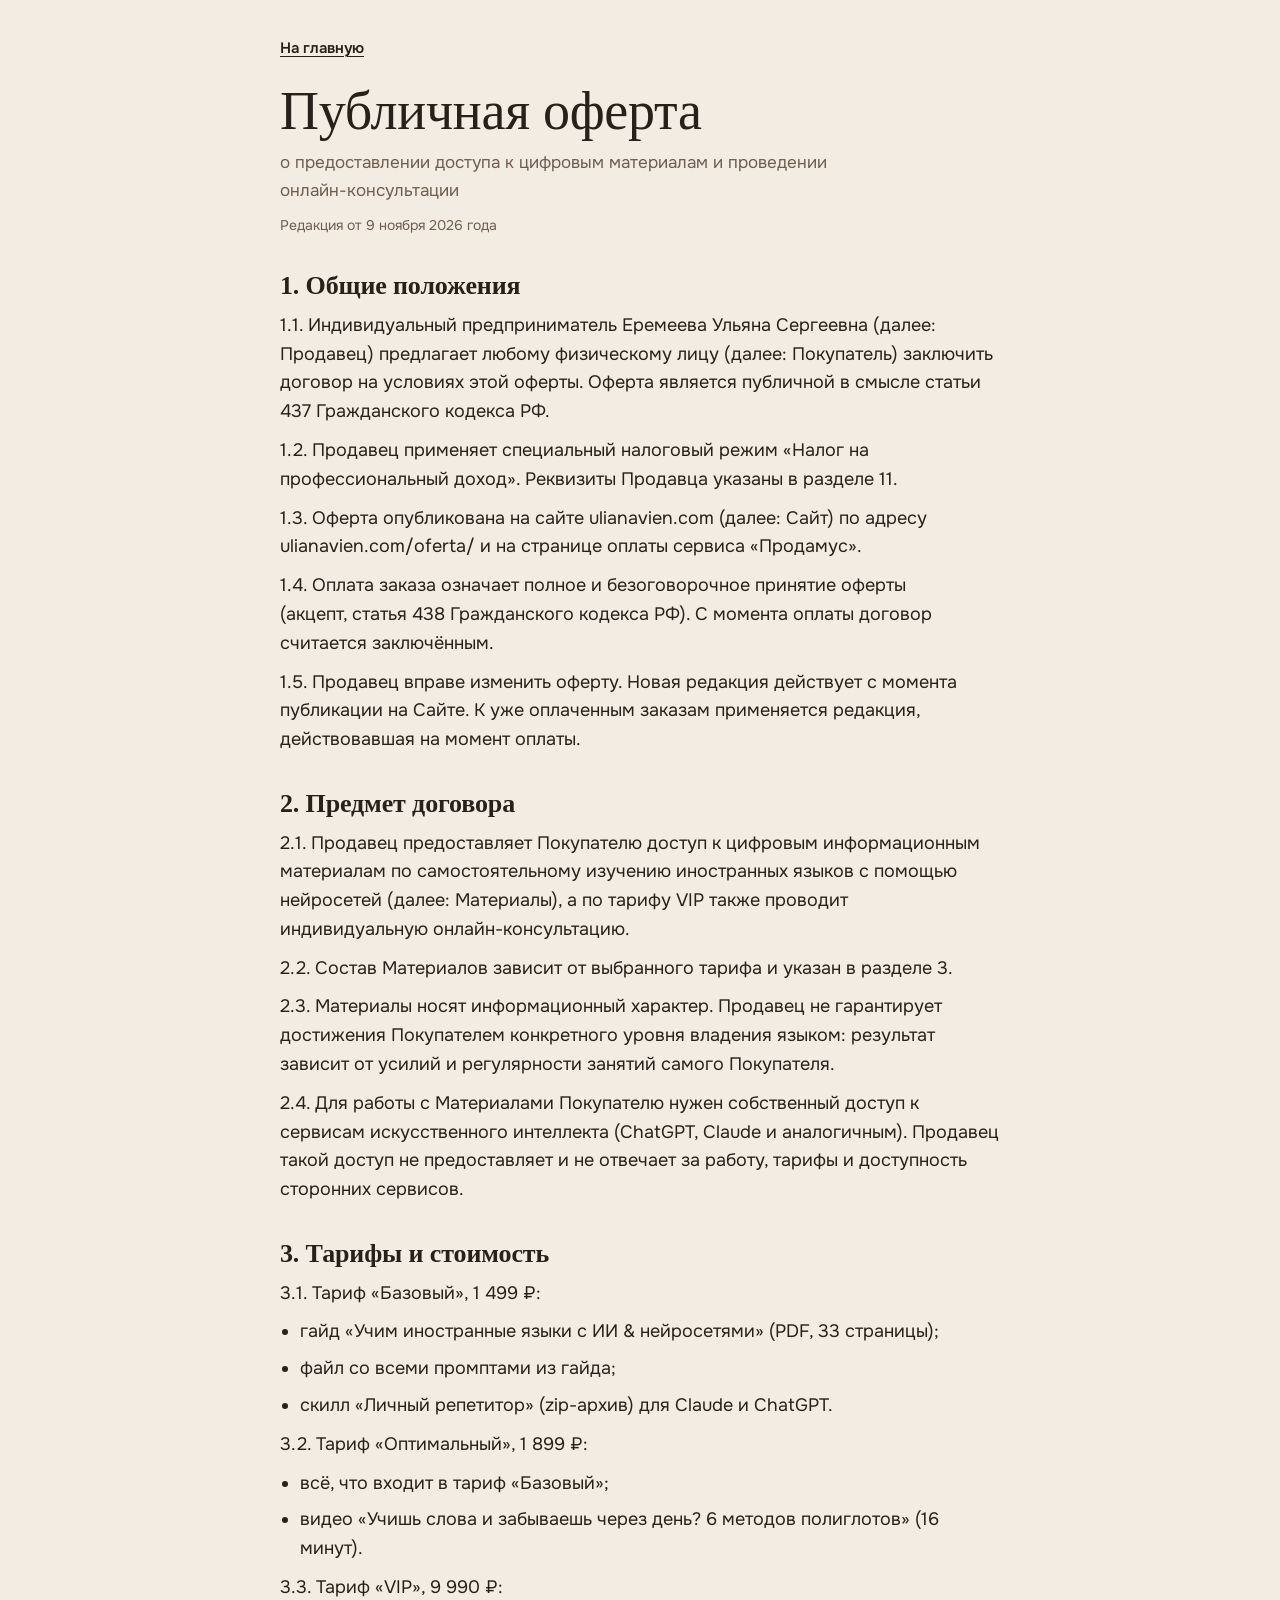
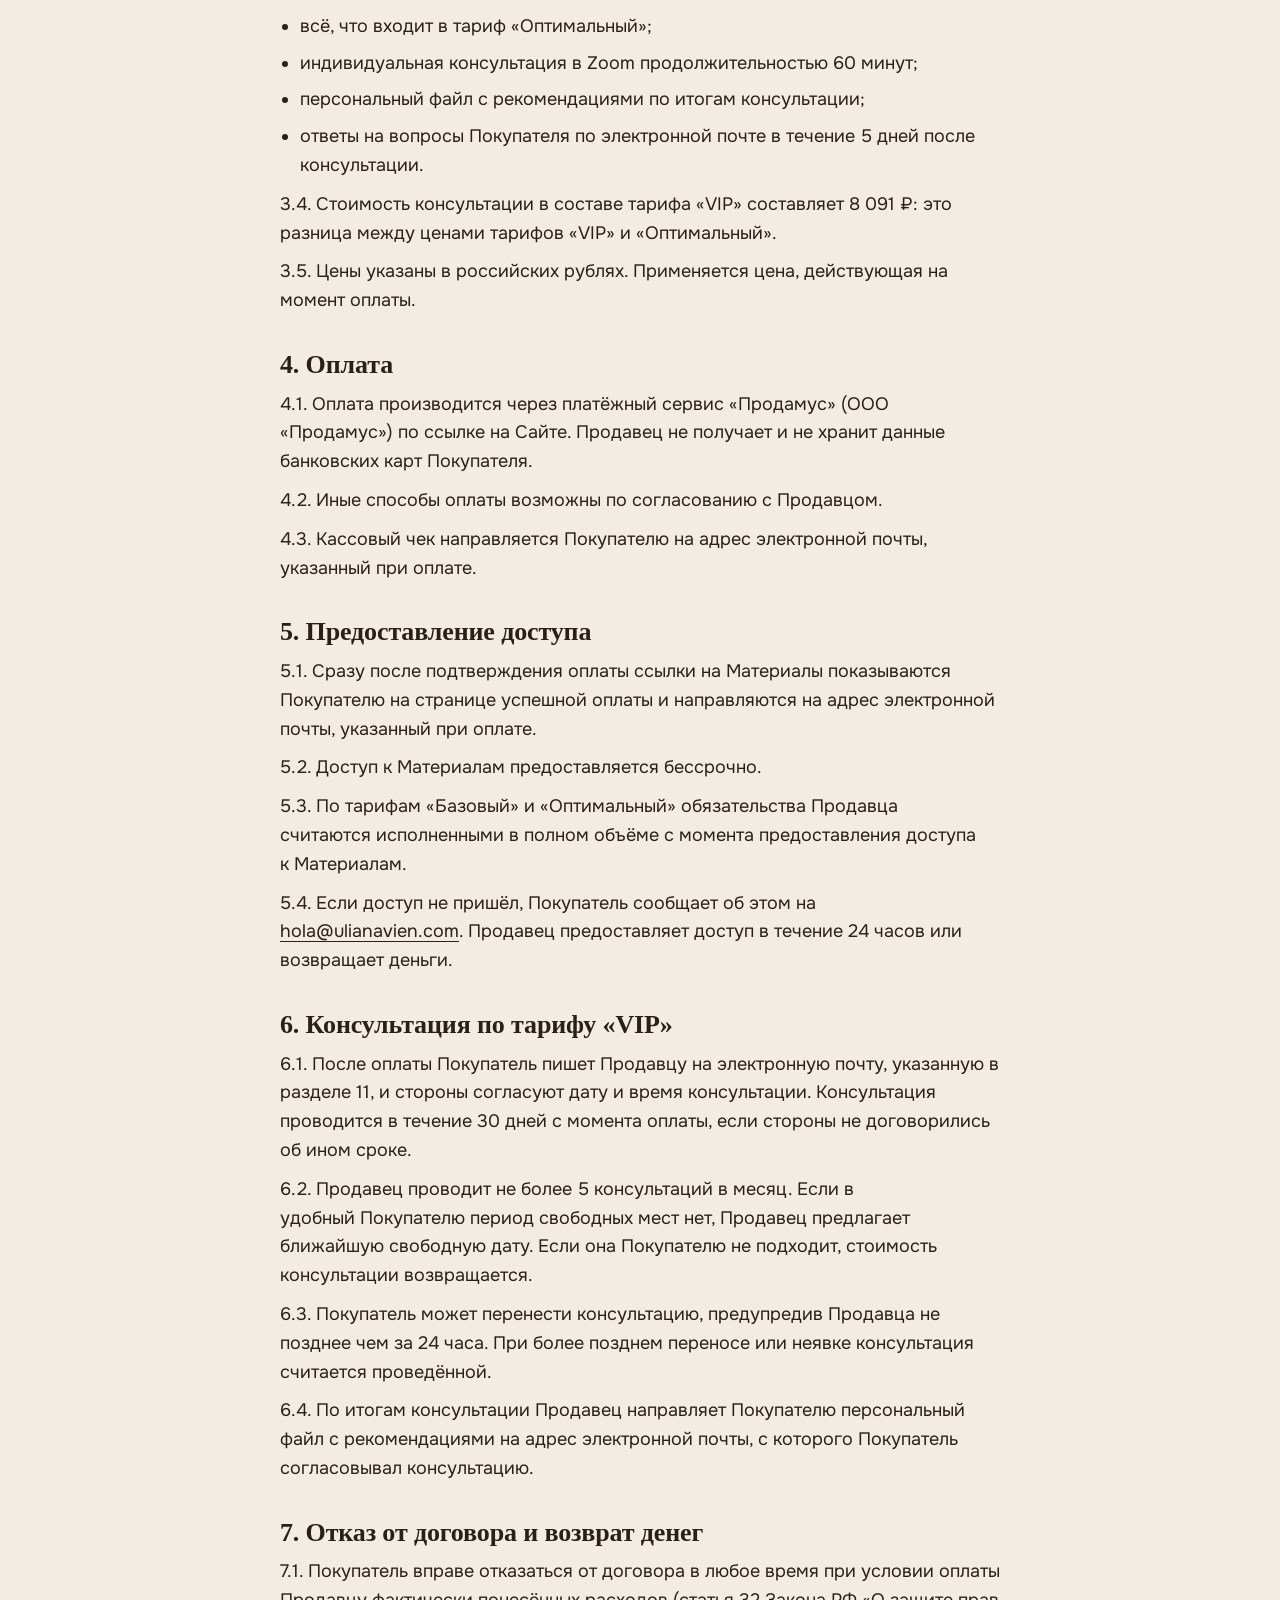
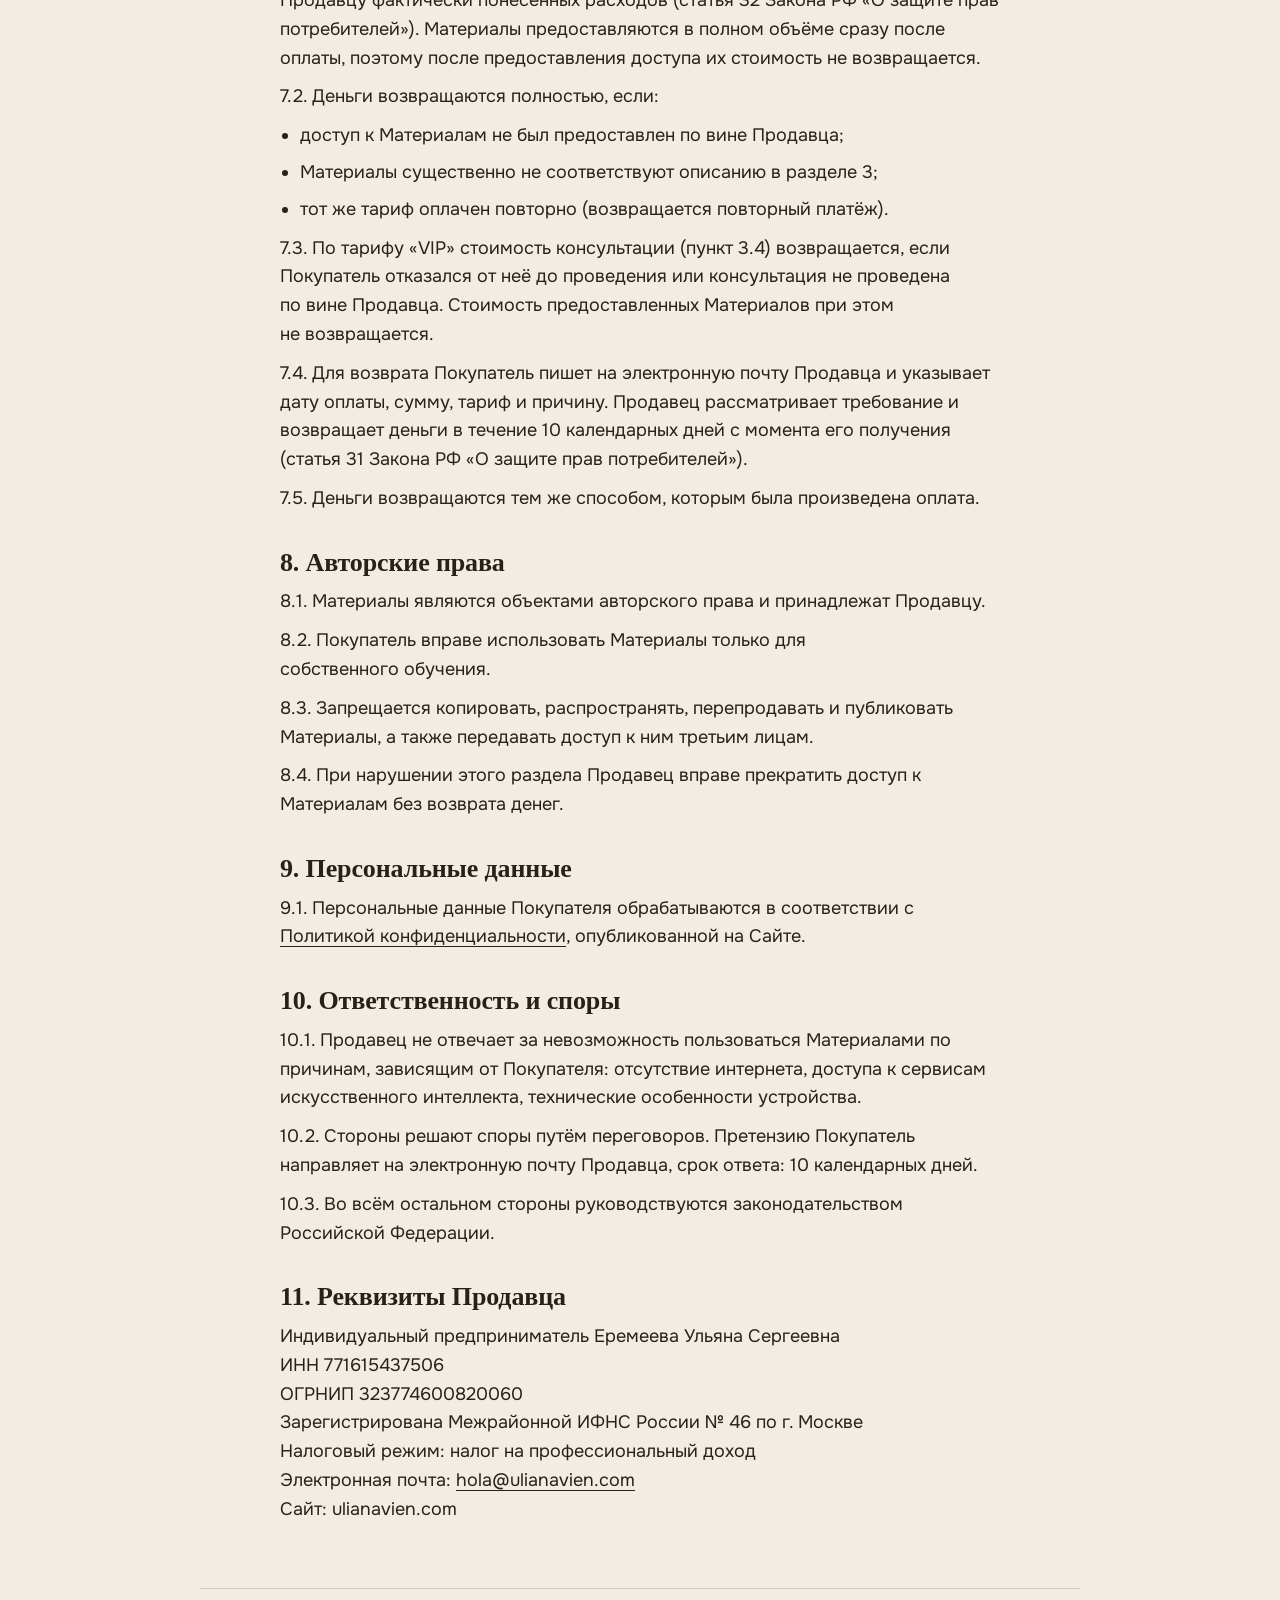
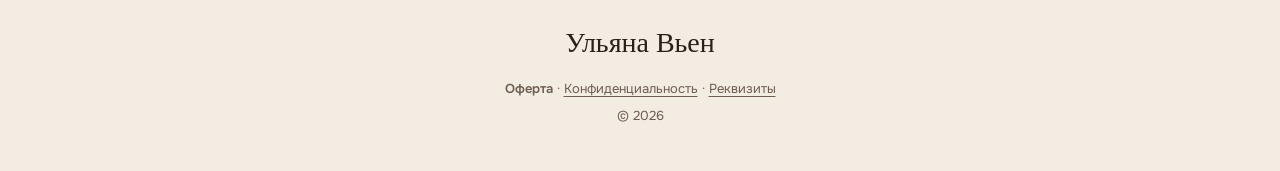
==== commit 9bd3c414: "design: linen palette, new photos, serif headings - Palette "Лён и бордо": linen ground, the guide's" ====
--- a/oferta/index.html
+++ b/oferta/index.html
@@ -7,7 +7,7 @@
   <title>Публичная оферта · Ульяна Вьен</title>
   <link rel="icon" href="/favicon.svg" type="image/svg+xml">
   <link rel="preconnect" href="https://fonts.bunny.net">
-  <link rel="stylesheet" href="https://fonts.bunny.net/css?family=geologica:600,700|onest:400,500,600&display=swap">
+  <link rel="stylesheet" href="https://fonts.bunny.net/css?family=cormorant-garamond:500,600|onest:400,500,600&display=swap">
   <link rel="stylesheet" href="/styles.css">
 </head>
 <body>
--- a/styles.css
+++ b/styles.css
@@ -1,103 +1,43 @@
-/* Palettes. Four draft variants share one set of roles:
-   bg/ink: the page ground; d1..d3: the three doors and the sections they open;
-   btn: the send button inside a white form card; hl: handwritten notes on the ground. */
-:root,
-[data-palette="sky"] {
-  --bg: #b6dbf8;
-  --ink: #0d2747;
-  --ink-2: #2a4a72;
-  --hl: #c2410c;
-  --d1: #b8420f;
-  --d1-ink: #ffffff;
-  --d1-ink-2: #ffeadf;
-  --d2: #ffd046;
-  --d2-ink: #0d2747;
-  --d2-ink-2: #3d3410;
-  --d3: #1b54a0;
-  --d3-ink: #ffffff;
-  --d3-ink-2: #d7e7fb;
-  --btn: #b8420f;
-  --btn-ink: #ffffff;
-  --sticker: #ffd046;
-  --sticker-ink: #0d2747;
-  --card-ink: #0d2747;
-}
-
-[data-palette="sunset"] {
-  --bg: #dccbf5;
-  --ink: #2b1035;
-  --ink-2: #4f2d5c;
-  --hl: #b8321c;
-  --d1: #ff7350;
-  --d1-ink: #2b1035;
-  --d1-ink-2: #4a1a2a;
-  --d2: #ffb43c;
-  --d2-ink: #2b1035;
-  --d2-ink-2: #4a2a10;
-  --d3: #4a1d5e;
-  --d3-ink: #ffffff;
-  --d3-ink-2: #ecd9f7;
-  --btn: #4a1d5e;
-  --btn-ink: #ffffff;
-  --sticker: #4a1d5e;
-  --sticker-ink: #ffffff;
-  --card-ink: #2b1035;
-}
-
-[data-palette="ginger"] {
-  --bg: #a8411a;
-  --ink: #ffffff;
-  --ink-2: #ffe6d6;
-  --hl: #ffd75a;
-  --d1: #ffd75a;
-  --d1-ink: #3f1606;
-  --d1-ink-2: #5c2a0a;
-  --d2: #a6d6fa;
-  --d2-ink: #0f2a4a;
-  --d2-ink-2: #24466e;
-  --d3: #5e1a0e;
-  --d3-ink: #ffffff;
-  --d3-ink-2: #f5d2c4;
-  --btn: #a8411a;
-  --btn-ink: #ffffff;
-  --sticker: #5e1a0e;
-  --sticker-ink: #ffffff;
-  --card-ink: #2e1408;
-}
-
-[data-palette="polka"] {
-  --bg: #ffe3dd;
-  --ink: #171313;
-  --ink-2: #4a3a38;
-  --hl: #c4241a;
-  --d1: #c4241a;
-  --d1-ink: #ffffff;
-  --d1-ink-2: #ffe9e6;
-  --d2: #171313;
-  --d2-ink: #ffffff;
-  --d2-ink-2: #e6dcd9;
-  --d3: #ffdf6b;
-  --d3-ink: #171313;
-  --d3-ink-2: #3f3510;
-  --btn: #c4241a;
-  --btn-ink: #ffffff;
-  --sticker: #ffdf6b;
-  --sticker-ink: #171313;
-  --card-ink: #171313;
+/* Palette "Лён и бордо", chosen 2026-11-09. Roles:
+   bg/ink: the linen page ground; d1: the guide (the guide's own blush); d2: UGC (warm stone);
+   d3: the closing block (espresso); btn: every action, the burgundy of the guide;
+   hl: handwritten notes; card: tier cards and the form. */
+:root {
+  --bg: #f3ece2;
+  --ink: #2a201b;
+  --ink-2: #6e5d51;
+  --hl: #9a3b24;
+  --paper: #f9f4ee;
+  --d1: #f7e6dc;
+  --d1-ink: #2a201b;
+  --d1-ink-2: #6b5649;
+  --d2: #e5dccf;
+  --d2-ink: #2a201b;
+  --d2-ink-2: #665749;
+  --d3: #2b211d;
+  --d3-ink: #f3ece2;
+  --d3-ink-2: #c4b3a4;
+  --btn: #8a2323;
+  --btn-ink: #fff6f1;
+  --sticker: #8a2323;
+  --sticker-ink: #fff6f1;
+  --card: #fffbf6;
+  --card-ink: #2a201b;
+  --line: #ddcfbf;
 }
 
 :root {
   color-scheme: light;
-  --card: #ffffff;
-  --card-ink-2: color-mix(in srgb, var(--card-ink) 78%, #ffffff);
-  --card-line: color-mix(in srgb, var(--card-ink) 14%, #ffffff);
-  --field-line: color-mix(in srgb, var(--card-ink) 48%, #ffffff);
+  --card-ink-2: color-mix(in srgb, var(--card-ink) 70%, #ffffff);
+  --card-line: color-mix(in srgb, var(--card-ink) 12%, #ffffff);
+  --field-line: color-mix(in srgb, var(--card-ink) 40%, #ffffff);
   --danger: #b42318;
   --radius: 22px;
   --radius-sm: 12px;
   --sheet: 32px;
   --ease-out: cubic-bezier(0.16, 1, 0.3, 1);
-  --font-display: "Geologica", "Onest", system-ui, sans-serif;
+  --shadow: 0 1px 0 rgb(42 32 27 / 0.04), 0 18px 34px -26px rgb(42 32 27 / 0.45);
+  --font-display: "Cormorant Garamond", "Cormorant", Georgia, "Times New Roman", serif;
   --font-text: "Onest", system-ui, -apple-system, "Segoe UI", sans-serif;
   --font-hand: "Caveat", "Onest", cursive;
 }
@@ -125,15 +65,15 @@
   margin: 0;
   background: var(--bg);
   color: var(--ink);
-  font: 400 17px/1.55 var(--font-text);
+  font: 400 17px/1.6 var(--font-text);
   font-kerning: normal;
   -webkit-font-smoothing: antialiased;
   caret-color: var(--btn);
 }
 
 ::selection {
-  background: var(--ink);
-  color: var(--bg);
+  background: var(--btn);
+  color: var(--btn-ink);
 }
 
 img {
@@ -158,9 +98,9 @@
 h3 {
   margin: 0;
   font-family: var(--font-display);
-  font-weight: 700;
-  line-height: 1.15;
-  letter-spacing: -0.02em;
+  font-weight: 600;
+  line-height: 1.1;
+  letter-spacing: -0.005em;
   text-wrap: balance;
 }
 
@@ -169,12 +109,16 @@
   text-wrap: pretty;
 }
 
+figure {
+  margin: 0;
+}
+
 .nowrap {
   white-space: nowrap;
 }
 
 .wrap {
-  max-width: 600px;
+  max-width: 1080px;
   margin-inline: auto;
 }
 
@@ -184,8 +128,8 @@
 .footer,
 .thanks,
 .legal {
-  padding-left: 16px;
-  padding-right: 16px;
+  padding-left: 20px;
+  padding-right: 20px;
 }
 
 .hand {
@@ -195,123 +139,83 @@
   letter-spacing: 0;
 }
 
-/* Story-style heading: the text sits on its own label, like text in an Instagram story */
+/* Small uppercase line above a heading, the same kicker the guide uses */
+.kicker {
+  margin-bottom: 14px;
+  font: 600 12px/1.3 var(--font-text);
+  letter-spacing: 0.18em;
+  text-transform: uppercase;
+  color: var(--s-ink-2);
+}
+
+/* Kept for pages that still wrap headings in a label: now plain text */
 .label {
-  padding: 0.06em 0.28em 0.1em;
-  color: var(--s-bg);
-  background: var(--s-ink);
-  border-radius: 0.22em;
-  -webkit-box-decoration-break: clone;
-  box-decoration-break: clone;
-}
-
-/* Draft palette switch, removed at launch */
-.mock-bar {
-  display: flex;
-  flex-wrap: wrap;
-  align-items: center;
-  justify-content: center;
-  gap: 6px;
-  padding: 8px 12px;
-  font-size: 13px;
-  color: #ffffff;
-  background: #1b1b1f;
-}
-
-.is-embed .mock-bar {
-  display: none;
-}
-
-.mock-bar__label {
-  margin-right: 4px;
-  opacity: 0.8;
-}
-
-.mock-bar button {
-  min-height: 32px;
-  padding: 4px 11px;
-  font: 500 13px/1 var(--font-text);
   color: inherit;
-  background: transparent;
-  border: 1px solid rgb(255 255 255 / 0.35);
-  border-radius: 999px;
-  cursor: pointer;
-}
-
-.mock-bar button[aria-pressed="true"] {
-  color: #1b1b1f;
-  background: #ffffff;
-  border-color: #ffffff;
-}
-
-/* Hero */
+  background: none;
+}
+
+/* Hero: an arched portrait and the name in a serif */
 .hero {
-  padding-top: 18px;
-  padding-bottom: 6px;
+  padding-top: 28px;
+  padding-bottom: 8px;
   color: var(--s-ink);
   background: var(--s-bg);
 }
 
-[data-palette="polka"] .hero,
-[data-palette="polka"] .doors {
-  background-image: radial-gradient(circle, rgb(196 36 26 / 0.16) 22%, transparent 24%);
-  background-size: 26px 26px;
+.hero__grid {
+  display: grid;
+  gap: 30px;
 }
 
 .hero__frame {
   position: relative;
-  margin-bottom: 40px;
+  width: min(100%, 420px);
+  margin-inline: auto;
 }
 
 .hero__photo {
   width: 100%;
-  aspect-ratio: 1 / 0.92;
+  aspect-ratio: 4 / 5;
   object-fit: cover;
-  object-position: 50% 14%;
-  border-radius: 28px;
+  object-position: 50% 22%;
+  border-radius: 999px 999px 26px 26px;
+}
+
+.hero__text {
+  text-align: center;
 }
 
 .hero__hi {
-  position: absolute;
-  top: 14px;
-  right: 14px;
-  padding: 6px 12px 8px;
-  font-size: 26px;
-  color: var(--sticker-ink);
-  background: var(--sticker);
-  border-radius: 14px;
-  transform: rotate(4deg);
+  display: inline-block;
+  font-size: 30px;
+  color: var(--hl);
+  transform: rotate(-4deg);
 }
 
 .hero__name {
-  position: absolute;
-  left: 12px;
-  bottom: -24px;
-  font-size: clamp(38px, 10.5vw, 52px);
-  font-weight: 800;
-  line-height: 1.12;
-  letter-spacing: -0.03em;
-  transform: rotate(-2deg);
+  margin-top: 4px;
+  font-size: clamp(56px, 15.5vw, 108px);
+  font-weight: 500;
+  line-height: 0.95;
+  letter-spacing: -0.015em;
 }
 
 .hero__line {
-  font-family: var(--font-display);
-  font-size: 19px;
-  font-weight: 600;
-  letter-spacing: -0.01em;
+  margin-top: 16px;
+  font: italic 500 clamp(22px, 5.6vw, 30px)/1.25 var(--font-display);
 }
 
 .hero__bio {
-  max-width: 32em;
-  margin-top: 6px;
+  max-width: 30em;
+  margin: 12px auto 0;
   font-size: 16px;
   color: var(--s-ink-2);
 }
 
-/* Doors */
+/* Doors: two cards that preview the colors of the sections they open */
 .doors {
-  padding-top: 14px;
-  padding-bottom: calc(40px + var(--sheet));
+  padding-top: 34px;
+  padding-bottom: calc(52px + var(--sheet));
   color: var(--s-ink);
   background: var(--s-bg);
   scroll-margin-top: 8px;
@@ -320,9 +224,10 @@
 .doors__hint {
   display: flex;
   align-items: flex-end;
+  justify-content: center;
   gap: 4px;
-  margin: 0 0 8px 6px;
-  font-size: 25px;
+  margin: 0 0 14px;
+  font-size: 26px;
   color: var(--hl);
   transform: rotate(-2deg);
 }
@@ -332,15 +237,16 @@
   height: 28px;
   fill: none;
   stroke: currentColor;
-  stroke-width: 2.4;
+  stroke-width: 2.2;
   stroke-linecap: round;
   stroke-linejoin: round;
 }
 
 .doors__list {
   display: grid;
-  gap: 12px;
-  margin: 0;
+  gap: 14px;
+  max-width: 880px;
+  margin: 0 auto;
   padding: 0;
   list-style: none;
 }
@@ -350,19 +256,20 @@
   display: flex;
   align-items: center;
   gap: 14px;
-  min-height: 84px;
-  padding: 16px 16px 16px 20px;
+  min-height: 92px;
+  padding: 18px 16px 18px 22px;
   color: var(--s-ink);
   text-decoration: none;
   background: var(--s-bg);
+  border: 1px solid var(--line);
   border-radius: var(--radius);
-  box-shadow: 0 2px 6px rgb(0 0 0 / 0.08);
+  box-shadow: var(--shadow);
   transition: transform 0.35s var(--ease-out), box-shadow 0.35s var(--ease-out);
 }
 
 .door:hover {
   transform: translateY(-2px);
-  box-shadow: 0 8px 18px rgb(0 0 0 / 0.12);
+  box-shadow: 0 1px 0 rgb(42 32 27 / 0.04), 0 22px 40px -24px rgb(42 32 27 / 0.5);
 }
 
 .door:active {
@@ -373,16 +280,15 @@
   display: flex;
   flex: 1;
   flex-direction: column;
-  gap: 3px;
+  gap: 4px;
   min-width: 0;
 }
 
 .door__name {
   font-family: var(--font-display);
-  font-size: 20px;
-  font-weight: 700;
-  line-height: 1.2;
-  letter-spacing: -0.02em;
+  font-size: 24px;
+  font-weight: 600;
+  line-height: 1.1;
 }
 
 .door__sub {
@@ -395,10 +301,10 @@
   display: grid;
   flex: none;
   place-items: center;
-  width: 44px;
-  height: 44px;
-  color: var(--s-bg);
-  background: var(--s-ink);
+  width: 46px;
+  height: 46px;
+  color: var(--btn-ink);
+  background: var(--btn);
   border-radius: 50%;
 }
 
@@ -419,88 +325,135 @@
 
 .sticker {
   position: absolute;
-  top: -12px;
+  top: -13px;
   right: 18px;
-  padding: 4px 10px 6px;
-  font-size: 22px;
+  padding: 3px 11px 5px;
+  font-size: 21px;
   color: var(--sticker-ink);
   background: var(--sticker);
-  border-radius: 10px;
-  transform: rotate(5deg);
+  border-radius: 999px;
+  transform: rotate(-3deg);
 }
 
 /* Sheets: each section slides over the previous one with rounded top corners */
 .sheet {
   position: relative;
   margin-top: calc(var(--sheet) * -1);
-  padding-top: 52px;
-  padding-bottom: calc(60px + var(--sheet));
+  padding-top: 60px;
+  padding-bottom: calc(68px + var(--sheet));
   color: var(--s-ink);
   background: var(--s-bg);
   border-radius: var(--sheet) var(--sheet) 0 0;
 }
 
 .sheet h2 {
-  font-size: clamp(27px, 7vw, 36px);
-  line-height: 1.32;
-}
-
+  font-size: clamp(38px, 9.4vw, 58px);
+  font-weight: 500;
+  line-height: 1.02;
+}
+
+/* About: the portrait with the diploma pinned to it like a polaroid */
 .about {
-  box-shadow: 0 -1px 0 rgb(0 0 0 / 0.06);
+  --s-bg: var(--paper);
+  box-shadow: 0 -1px 0 rgb(42 32 27 / 0.06);
 }
 
 .about__grid {
   display: grid;
-  gap: 24px;
+  gap: 44px;
+}
+
+.about__photos {
+  position: relative;
+  width: min(100%, 420px);
+  margin-inline: auto;
+  padding-bottom: 54px;
 }
 
 .about__photo {
-  width: min(100%, 360px);
-  aspect-ratio: 1;
+  width: 82%;
+  aspect-ratio: 4 / 5;
   object-fit: cover;
   object-position: 50% 30%;
   border-radius: var(--radius);
-  transform: rotate(-2deg);
+}
+
+.polaroid {
+  position: absolute;
+  right: 0;
+  bottom: 0;
+  width: 48%;
+  padding: 8px 8px 0;
+  background: #ffffff;
+  border-radius: 6px;
+  box-shadow: 0 18px 30px -18px rgb(42 32 27 / 0.55);
+  transform: rotate(4deg);
+}
+
+.polaroid img {
+  width: 100%;
+  aspect-ratio: 4 / 5;
+  object-fit: cover;
+  border-radius: 2px;
+}
+
+.polaroid figcaption {
+  padding: 7px 2px 9px;
+  font-size: 19px;
+  text-align: center;
+  color: var(--card-ink);
 }
 
 .about__text h2 {
-  margin-bottom: 16px;
+  margin-bottom: 18px;
 }
 
 .about__text p + p {
   margin-top: 12px;
 }
 
+.about__first {
+  font-size: 18px;
+}
+
 .text-link {
   display: inline-block;
-  margin-top: 16px;
+  margin-top: 18px;
   font-weight: 600;
 }
 
+/* Offer sections: a heading block and a photo side by side on wide screens */
+.offer__intro {
+  display: grid;
+  gap: 28px;
+}
+
 .lead {
-  max-width: 36em;
-  margin-top: 16px;
+  max-width: 34em;
+  margin-top: 18px;
   font-size: 18px;
-}
-
-.offer__photo {
-  margin: 22px 0 0;
 }
 
 .offer__photo img {
   width: 100%;
+  aspect-ratio: 4 / 3;
+  object-fit: cover;
+  object-position: 50% 32%;
   border-radius: var(--radius);
 }
 
-.offer__photo--tall img {
-  aspect-ratio: 5 / 4;
-  object-fit: cover;
-  object-position: 50% 35%;
+.offer__photo--studio img {
+  object-position: 50% 8%;
+}
+
+.offer__photo--arch img {
+  border-radius: 999px 999px var(--radius) var(--radius);
+  aspect-ratio: 4 / 5;
 }
 
 .list-title {
   margin-top: 30px;
-  font-size: 20px;
+  font-size: 24px;
 }
 
 .checks {
@@ -519,13 +472,17 @@
 .checks li::before {
   content: "";
   position: absolute;
-  top: 0.2em;
+  top: 0.22em;
   left: 0;
-  width: 22px;
-  height: 22px;
-  background: currentColor;
+  width: 20px;
+  height: 20px;
+  background: var(--btn);
   -webkit-mask: url("data:image/svg+xml,%3Csvg xmlns='http://www.w3.org/2000/svg' viewBox='0 0 24 24' fill='none' stroke='black' stroke-width='2.4' stroke-linecap='round' stroke-linejoin='round'%3E%3Cpath d='M4.5 12.5l5 5 10-11'/%3E%3C/svg%3E") center / contain no-repeat;
   mask: url("data:image/svg+xml,%3Csvg xmlns='http://www.w3.org/2000/svg' viewBox='0 0 24 24' fill='none' stroke='black' stroke-width='2.4' stroke-linecap='round' stroke-linejoin='round'%3E%3Cpath d='M4.5 12.5l5 5 10-11'/%3E%3C/svg%3E") center / contain no-repeat;
+}
+
+.tone-3 .checks li::before {
+  background: currentColor;
 }
 
 .back-link {
@@ -533,44 +490,47 @@
   align-items: center;
   width: fit-content;
   min-height: 44px;
-  margin-top: 14px;
+  margin-top: 18px;
   font-size: 15px;
   font-weight: 600;
 }
 
-/* Product tiers: three white cards in one column, the middle one framed and stickered */
+/* Product tiers: cream cards, the middle one framed in burgundy and stickered */
 .tiers {
   display: grid;
   gap: 18px;
-  margin: 28px 0 0;
+  margin: 40px 0 0;
   padding: 0;
   list-style: none;
 }
 
 .tier {
   position: relative;
-  padding: 20px 18px 18px;
+  display: flex;
+  flex-direction: column;
+  padding: 26px 22px 22px;
   color: var(--card-ink);
   background: var(--card);
+  border: 1px solid var(--line);
   border-radius: var(--radius);
+  box-shadow: var(--shadow);
   scroll-margin-top: 24px;
 }
 
 .tier--pick {
   margin-top: 12px;
-  padding: 26px 15px 15px;
-  border: 3px solid var(--sticker);
+  border: 2px solid var(--btn);
 }
 
 .tier__badge {
-  top: -19px;
-  right: 14px;
-  font-size: 22px;
-  transform: rotate(-4deg);
+  top: -17px;
+  right: 18px;
+  font-size: 21px;
 }
 
 .tier__name {
-  font-size: 22px;
+  font-size: 30px;
+  font-weight: 600;
 }
 
 .tier__price {
@@ -578,13 +538,12 @@
   flex-wrap: wrap;
   align-items: baseline;
   gap: 2px 10px;
-  margin-top: 6px;
+  margin-top: 4px;
 }
 
 .tier__rub {
-  font: 800 34px/1.1 var(--font-display);
-  letter-spacing: -0.03em;
-  font-variant-numeric: tabular-nums;
+  font: 600 46px/1.05 var(--font-display);
+  font-variant-numeric: lining-nums tabular-nums;
 }
 
 .tier__eur {
@@ -595,19 +554,17 @@
 
 .tier__for {
   margin-top: 12px;
-  font-size: 24px;
-  line-height: 1.12;
-  color: var(--btn);
+  font-size: 25px;
+  line-height: 1.1;
+  color: var(--hl);
 }
 
 .tier__list {
-  gap: 8px;
-  margin-top: 14px;
+  gap: 9px;
+  margin-top: 16px;
+  padding-top: 16px;
   font-size: 16px;
-}
-
-.tier__list li::before {
-  background: var(--btn);
+  border-top: 1px solid var(--card-line);
 }
 
 .tier__list strong {
@@ -618,7 +575,7 @@
   margin-top: 16px;
   padding: 12px 14px;
   font-size: 15px;
-  background: color-mix(in srgb, var(--sticker) 20%, var(--card));
+  background: color-mix(in srgb, var(--d1) 70%, var(--card));
   border-radius: var(--radius-sm);
 }
 
@@ -632,8 +589,13 @@
   display: flex;
   align-items: center;
   justify-content: center;
-  margin-top: 20px;
+  margin-top: auto;
   text-decoration: none;
+}
+
+/* The button sits at the bottom of the card, so the three buttons line up side by side */
+.tier > :nth-last-child(2) {
+  margin-bottom: 22px;
 }
 
 .tier__buy:focus-visible {
@@ -642,7 +604,8 @@
 
 /* Sign-up: a pill that opens into the form card */
 .signup {
-  margin-top: 28px;
+  max-width: 640px;
+  margin-top: 34px;
   color: var(--card-ink);
   border-radius: var(--radius);
   transition: background-color 0.3s;
@@ -654,15 +617,18 @@
   justify-content: center;
   gap: 8px;
   min-height: 58px;
-  padding: 14px 20px;
-  font: 700 18px/1.2 var(--font-display);
-  letter-spacing: -0.01em;
-  color: var(--s-bg);
+  padding: 14px 22px;
+  font: 600 17px/1.2 var(--font-text);
+  color: var(--btn-ink);
   list-style: none;
-  background: var(--s-ink);
+  background: var(--btn);
   border-radius: 999px;
   cursor: pointer;
-  transition: transform 0.15s, border-radius 0.3s var(--ease-out);
+  transition: transform 0.15s, border-radius 0.3s var(--ease-out), filter 0.2s;
+}
+
+.signup summary:hover {
+  filter: brightness(0.92);
 }
 
 .signup summary::-webkit-details-marker {
@@ -684,20 +650,20 @@
   transition: transform 0.3s var(--ease-out);
 }
 
-.signup:not([open]) {
-  color: var(--s-ink);
-}
-
 .signup[open] {
   background: var(--card);
+  border: 1px solid var(--line);
+  box-shadow: var(--shadow);
 }
 
 .signup[open] summary {
   justify-content: space-between;
-  padding: 18px 18px 6px;
+  padding: 20px 20px 6px;
+  font: 600 24px/1.2 var(--font-display);
   color: var(--card-ink);
   background: transparent;
   border-radius: var(--radius) var(--radius) 0 0;
+  filter: none;
 }
 
 .signup[open] summary svg {
@@ -719,7 +685,7 @@
 .order {
   display: grid;
   gap: 18px;
-  padding: 12px 18px 18px;
+  padding: 12px 20px 20px;
 }
 
 .field {
@@ -778,7 +744,7 @@
 .field textarea:focus {
   outline: none;
   border-color: var(--btn);
-  box-shadow: 0 0 0 3px color-mix(in srgb, var(--btn) 24%, transparent);
+  box-shadow: 0 0 0 3px color-mix(in srgb, var(--btn) 20%, transparent);
 }
 
 .field input[aria-invalid="true"],
@@ -826,9 +792,9 @@
 }
 
 .chip input:checked + span {
-  color: var(--card);
-  background: var(--card-ink);
-  border-color: var(--card-ink);
+  color: var(--btn-ink);
+  background: var(--btn);
+  border-color: var(--btn);
 }
 
 .chip input:focus-visible + span {
@@ -838,9 +804,9 @@
 
 .button {
   min-height: 54px;
-  padding: 14px 20px;
-  font: 700 17px/1.2 var(--font-display);
-  letter-spacing: -0.01em;
+  padding: 14px 22px;
+  font: 600 17px/1.2 var(--font-text);
+  letter-spacing: 0;
   color: var(--btn-ink);
   background: var(--btn);
   border: 0;
@@ -850,7 +816,7 @@
 }
 
 .button:hover {
-  filter: brightness(0.92);
+  filter: brightness(0.9);
 }
 
 .button:active {
@@ -914,7 +880,7 @@
 }
 
 .order__done h3 {
-  font-size: 22px;
+  font-size: 28px;
 }
 
 .order__done p {
@@ -938,19 +904,34 @@
 
 /* Brands: a contact, not a form */
 .brands {
-  padding-bottom: 48px;
+  padding-bottom: 56px;
+}
+
+.brands__grid {
+  display: grid;
+  justify-items: center;
+  gap: 26px;
+  max-width: 880px;
+  text-align: center;
+}
+
+.brands__photo {
+  width: 168px;
+  aspect-ratio: 1;
+  object-fit: cover;
+  object-position: 50% 16%;
+  border-radius: 50%;
+  box-shadow: 0 0 0 6px color-mix(in srgb, var(--s-ink) 10%, transparent);
 }
 
 .brands h2 {
   margin-bottom: 14px;
-  font-size: clamp(24px, 6vw, 30px);
+  font-size: clamp(34px, 8vw, 46px);
 }
 
 .brands__mail {
-  margin-top: 8px;
-  font-family: var(--font-display);
-  font-size: 19px;
-  font-weight: 600;
+  margin-top: 14px;
+  font: italic 500 clamp(26px, 6.6vw, 34px)/1.2 var(--font-display);
   overflow-wrap: anywhere;
 }
 
@@ -970,15 +951,15 @@
 }
 
 .footer .wrap {
+  max-width: 880px;
   padding-top: 32px;
-  border-top: 1px solid color-mix(in srgb, var(--s-ink) 22%, transparent);
+  border-top: 1px solid color-mix(in srgb, var(--s-ink) 18%, transparent);
 }
 
 .footer__name {
   font-family: var(--font-display);
-  font-size: 20px;
-  font-weight: 800;
-  letter-spacing: -0.02em;
+  font-size: 28px;
+  font-weight: 500;
 }
 
 .socials {
@@ -996,7 +977,7 @@
   width: 44px;
   height: 44px;
   color: var(--s-ink);
-  border: 1px solid color-mix(in srgb, var(--s-ink) 40%, transparent);
+  border: 1px solid color-mix(in srgb, var(--s-ink) 35%, transparent);
   border-radius: 999px;
   transition: background-color 0.2s;
 }
@@ -1046,14 +1027,15 @@
   height: 56px;
   margin: 0 auto 14px;
   fill: none;
-  stroke: currentColor;
+  stroke: var(--btn);
   stroke-width: 1.8;
   stroke-linecap: round;
   stroke-linejoin: round;
 }
 
 .thanks h1 {
-  font-size: clamp(28px, 7vw, 36px);
+  font-size: clamp(36px, 9vw, 52px);
+  font-weight: 500;
 }
 
 .thanks p {
@@ -1065,7 +1047,12 @@
   margin-top: 22px;
 }
 
-/* Privacy page */
+/* Legal pages */
+.legal .wrap,
+.thanks .wrap {
+  max-width: 720px;
+}
+
 .legal {
   padding-top: 8px;
   padding-bottom: 56px;
@@ -1073,7 +1060,8 @@
 
 .legal h1 {
   margin-top: 12px;
-  font-size: clamp(29px, 7.6vw, 40px);
+  font-size: clamp(38px, 9vw, 54px);
+  font-weight: 500;
 }
 
 .legal__date {
@@ -1084,7 +1072,7 @@
 
 .legal h2 {
   margin-top: 36px;
-  font-size: 20px;
+  font-size: 26px;
 }
 
 .legal h2 + p,
@@ -1093,7 +1081,8 @@
 }
 
 .legal p + p,
-.legal ul + p {
+.legal ul + p,
+.legal p + ul {
   margin-top: 10px;
 }
 
@@ -1104,28 +1093,138 @@
   padding-left: 20px;
 }
 
+.legal__sub {
+  margin-top: 8px;
+  font-size: 17px;
+  color: var(--ink-2);
+}
+
+/* The offer line under the tiers */
+.tiers__legal {
+  max-width: 44em;
+  margin-top: 22px;
+  font-size: 14px;
+  color: var(--s-ink-2);
+}
+
+.tiers__legal a {
+  color: var(--s-ink);
+}
+
+.footer__year {
+  margin-top: 6px;
+}
+
+.footer__small a[aria-current="page"] {
+  text-decoration: none;
+  font-weight: 600;
+}
+
 @media (min-width: 768px) {
   body {
     font-size: 18px;
   }
 
+  .hero,
+  .doors,
+  .sheet,
+  .footer,
+  .thanks,
+  .legal {
+    padding-left: 32px;
+    padding-right: 32px;
+  }
+
+  .doors__list {
+    grid-template-columns: 1fr 1fr;
+  }
+
+  .sheet {
+    padding-top: 84px;
+    padding-bottom: calc(92px + var(--sheet));
+  }
+
+  .brands {
+    padding-bottom: 72px;
+  }
+
+  .brands__grid {
+    grid-template-columns: auto 1fr;
+    justify-items: start;
+    align-items: center;
+    gap: 40px;
+    margin-inline: auto;
+    text-align: left;
+  }
+
+  .brands__photo {
+    width: 210px;
+  }
+}
+
+@media (min-width: 920px) {
   .hero {
-    padding-top: 40px;
+    padding-top: 56px;
+  }
+
+  .hero__grid {
+    grid-template-columns: 1.05fr 0.95fr;
+    align-items: center;
+    gap: 64px;
+  }
+
+  .hero__text {
+    order: -1;
+    text-align: left;
+  }
+
+  .hero__frame {
+    width: 100%;
+    max-width: 460px;
+    margin: 0 0 0 auto;
+  }
+
+  .hero__bio {
+    margin-left: 0;
   }
 
   .about__grid {
-    grid-template-columns: 220px 1fr;
-    align-items: start;
-    gap: 32px;
-  }
-
-  .sheet {
-    padding-top: 68px;
-    padding-bottom: calc(76px + var(--sheet));
-  }
-
-  .brands {
-    padding-bottom: 56px;
+    grid-template-columns: 420px 1fr;
+    align-items: center;
+    gap: 72px;
+  }
+
+  .offer__intro {
+    grid-template-columns: 1.1fr 0.9fr;
+    align-items: center;
+    gap: 64px;
+  }
+
+  .offer__intro--flip {
+    grid-template-columns: 0.9fr 1.1fr;
+  }
+
+  .offer__intro--flip .offer__photo {
+    order: -1;
+  }
+
+  .offer__photo img {
+    aspect-ratio: 4 / 5;
+  }
+
+  .tiers {
+    grid-template-columns: repeat(3, 1fr);
+    align-items: stretch;
+    gap: 22px;
+    margin-top: 56px;
+  }
+
+  .tier--pick {
+    margin-top: 0;
+  }
+
+  .signup {
+    margin-inline: auto;
   }
 }
 
@@ -1142,34 +1241,3 @@
     animation-delay: 0s !important;
   }
 }
-
-/* Legal pages and the offer line under the tiers */
-.legal__sub {
-  margin-top: 8px;
-  font-size: 17px;
-  color: var(--ink-2);
-}
-
-.legal ul + p,
-.legal p + ul {
-  margin-top: 10px;
-}
-
-.tiers__legal {
-  margin-top: 20px;
-  font-size: 14px;
-  color: var(--s-ink-2);
-}
-
-.tiers__legal a {
-  color: var(--s-ink);
-}
-
-.footer__year {
-  margin-top: 6px;
-}
-
-.footer__small a[aria-current="page"] {
-  text-decoration: none;
-  font-weight: 600;
-}
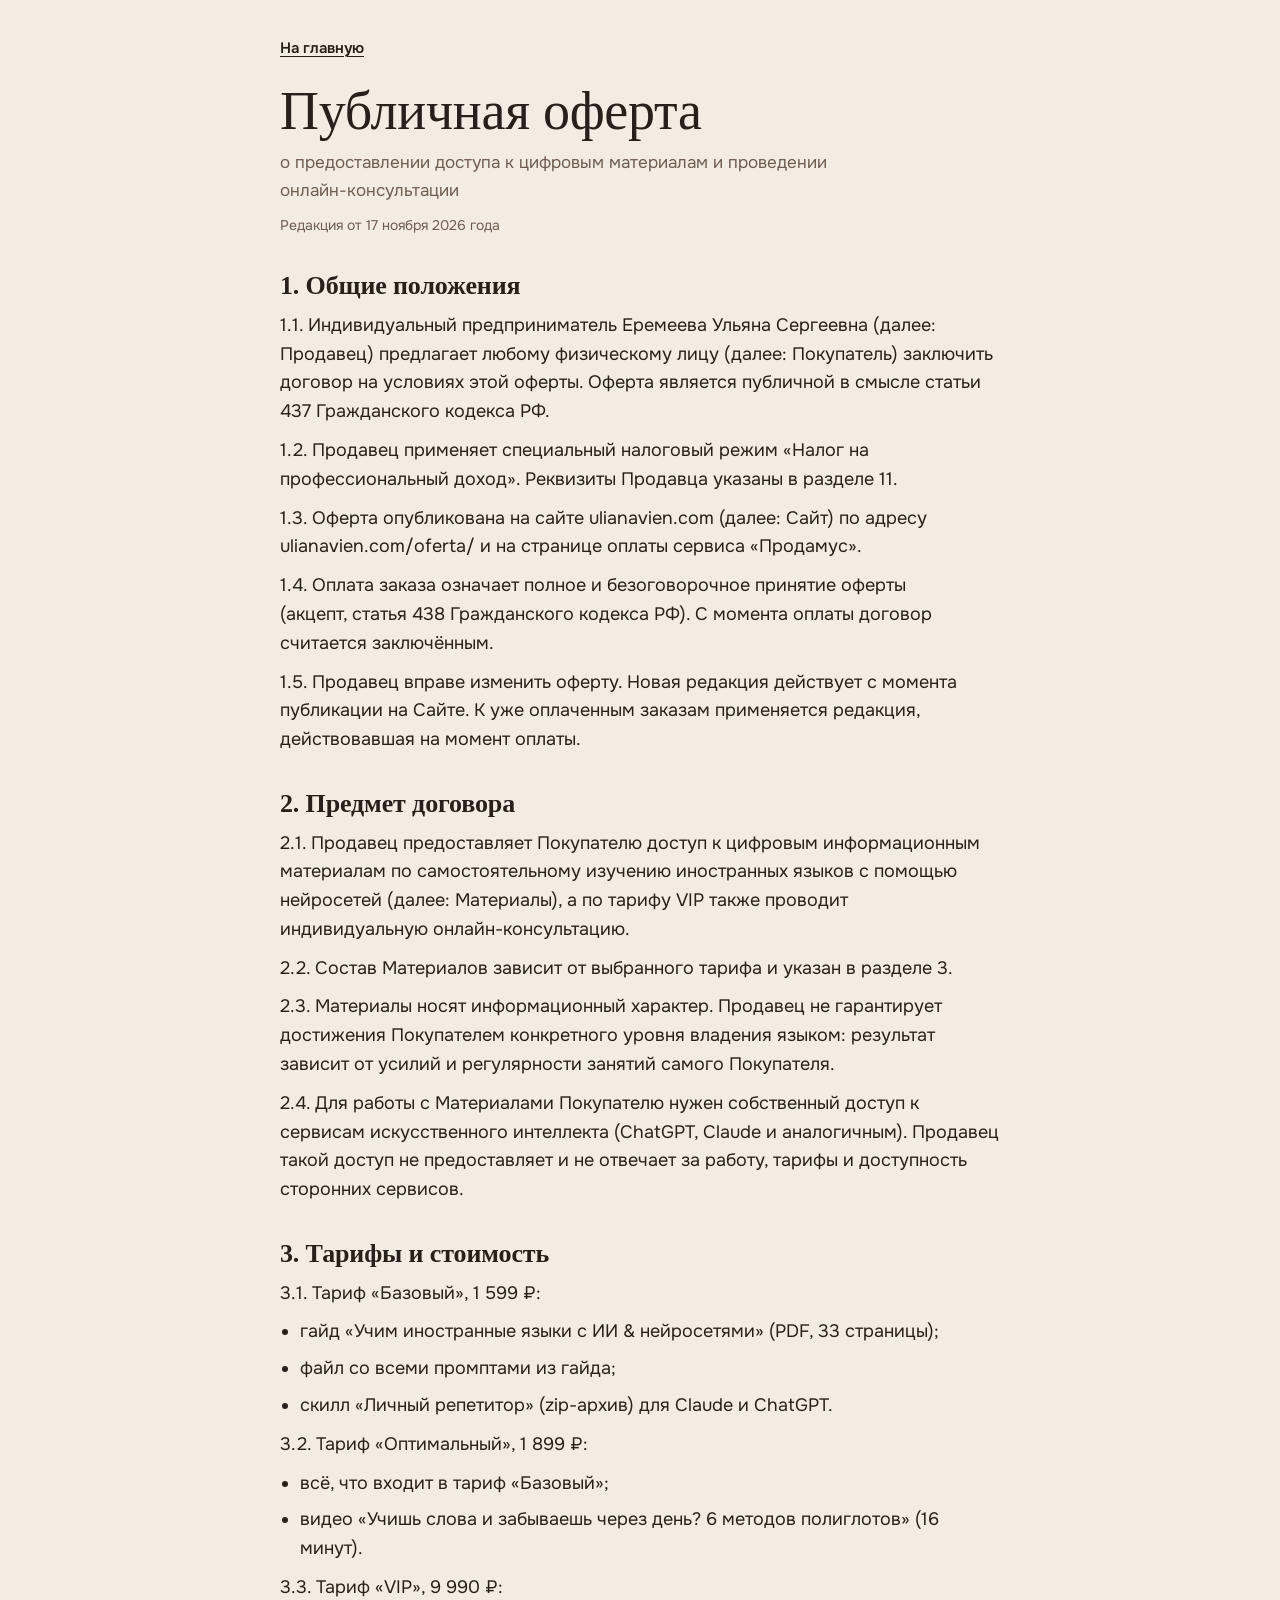
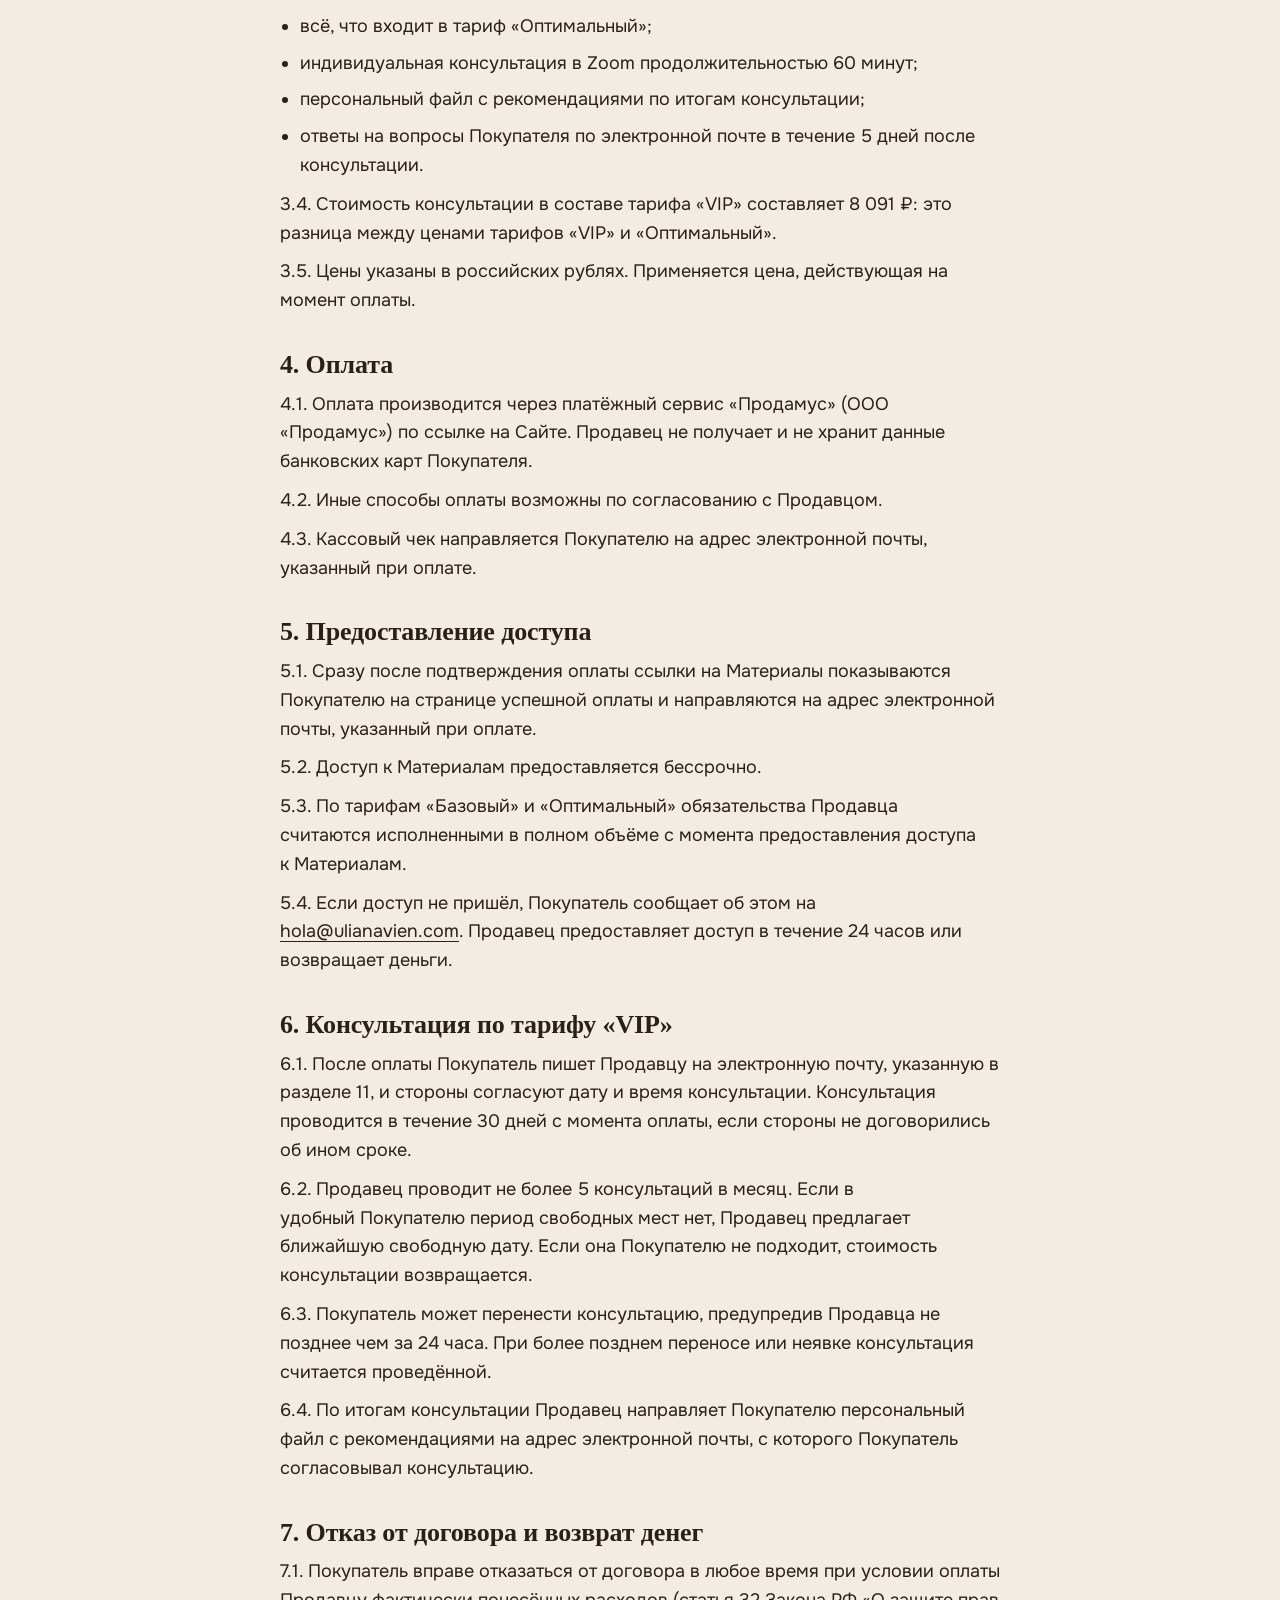
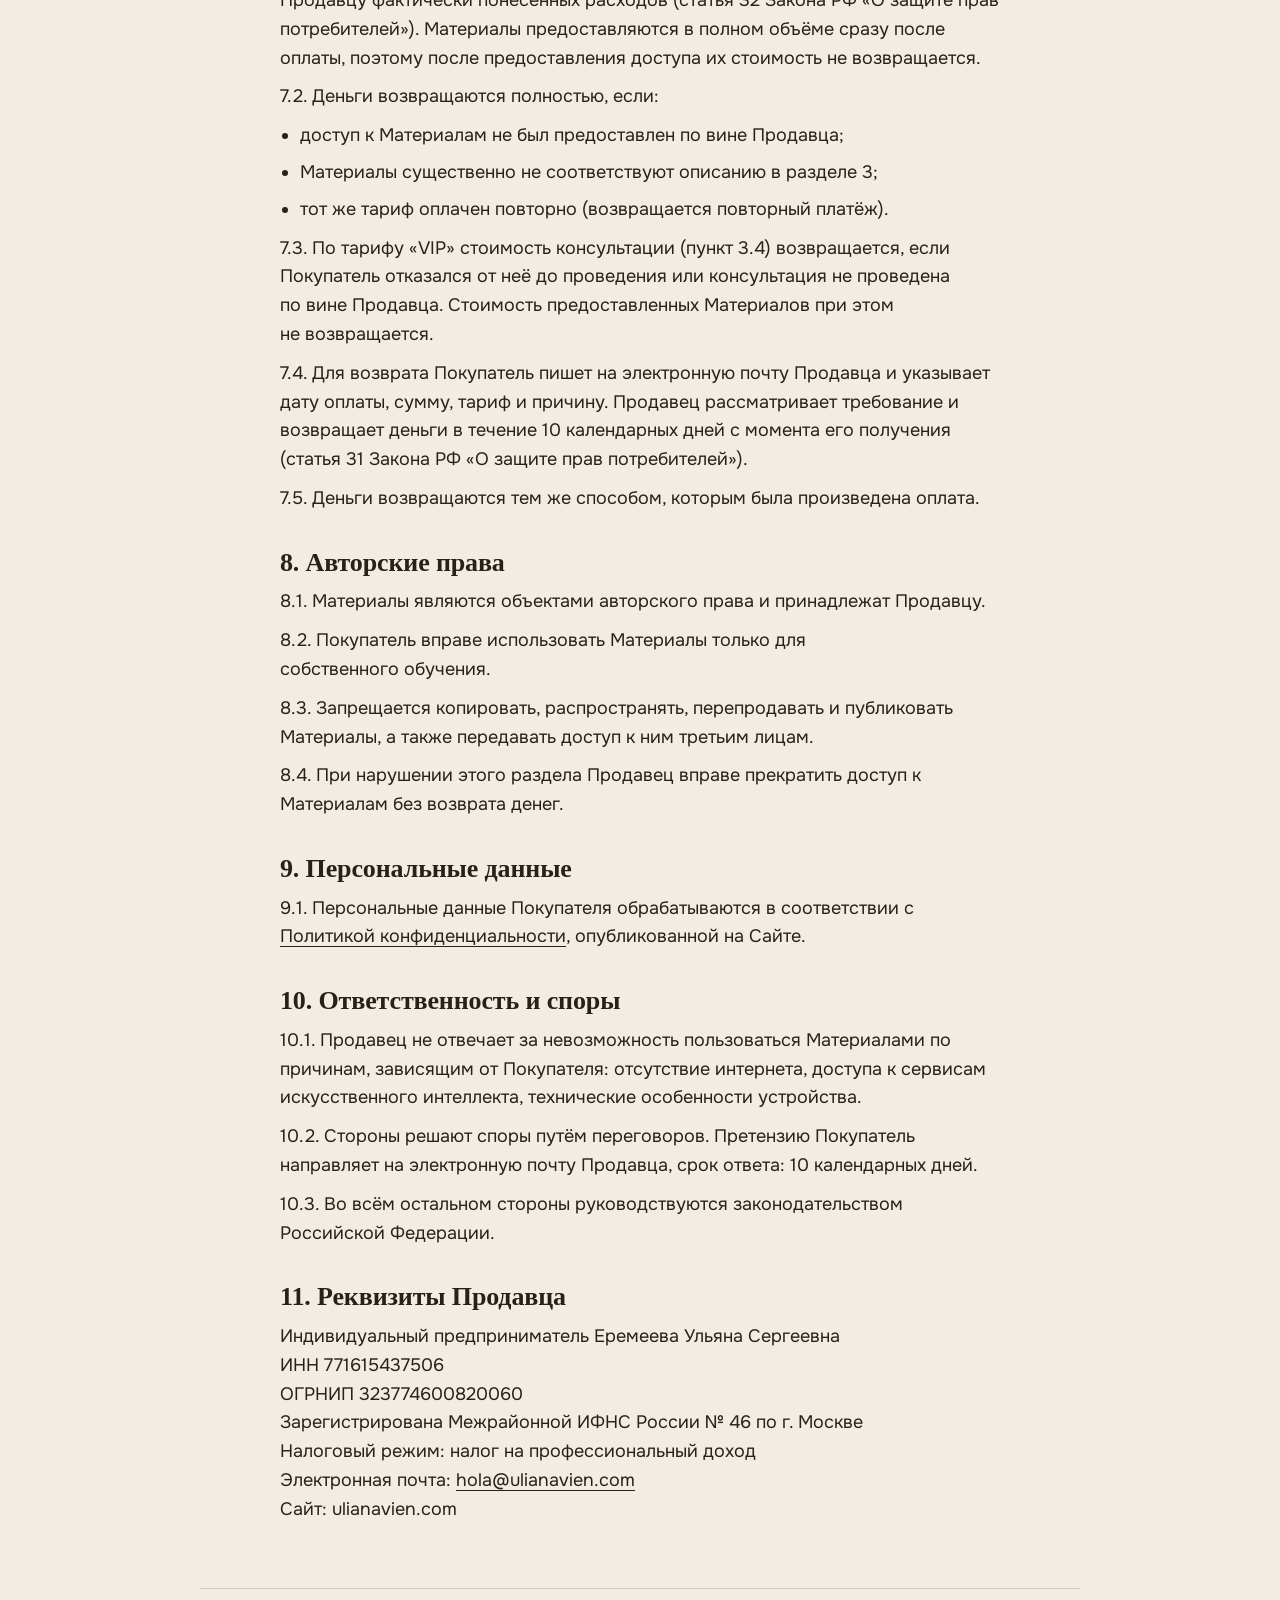
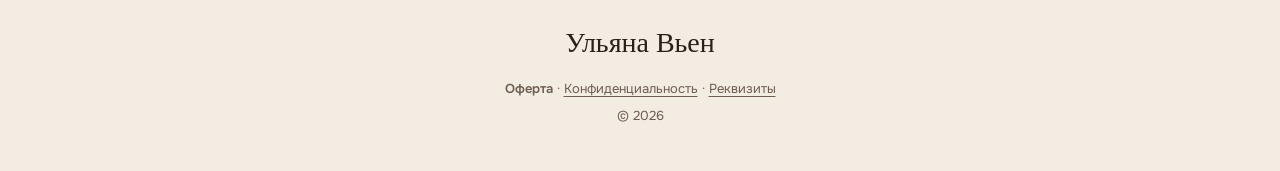
==== commit 81bdd201: "Оферта: цена «Базового» 1 599 ₽, новая редакция Co-Authored-By: Claude Opus 5 <noreply@anthropic.com" ====
--- a/oferta/index.html
+++ b/oferta/index.html
@@ -16,7 +16,7 @@
       <a class="back-link" href="/#gaid">На главную</a>
       <h1>Публичная оферта</h1>
       <p class="legal__sub">о предоставлении доступа к цифровым материалам и проведении онлайн-консультации</p>
-      <p class="legal__date">Редакция от 9 ноября 2026 года</p>
+      <p class="legal__date">Редакция от 17 ноября 2026 года</p>
 
       <h2>1. Общие положения</h2>
       <p>1.1. Индивидуальный предприниматель Еремеева Ульяна Сергеевна (далее: Продавец) предлагает любому физическому лицу (далее: Покупатель) заключить договор на условиях этой оферты. Оферта является публичной в смысле статьи 437 Гражданского кодекса РФ.</p>
@@ -32,7 +32,7 @@
       <p>2.4. Для работы с Материалами Покупателю нужен собственный доступ к сервисам искусственного интеллекта (ChatGPT, Claude и аналогичным). Продавец такой доступ не предоставляет и не отвечает за работу, тарифы и доступность сторонних сервисов.</p>
 
       <h2>3. Тарифы и стоимость</h2>
-      <p>3.1. Тариф «Базовый», 1&nbsp;499&nbsp;₽:</p>
+      <p>3.1. Тариф «Базовый», 1&nbsp;599&nbsp;₽:</p>
       <ul class="legal__list">
         <li>гайд «Учим иностранные языки с ИИ &amp; нейросетями» (PDF, 33 страницы);</li>
         <li>файл со всеми промптами из гайда;</li>
--- a/styles.css
+++ b/styles.css
@@ -446,9 +446,34 @@
   object-position: 50% 8%;
 }
 
-.offer__photo--arch img {
-  border-radius: 999px 999px var(--radius) var(--radius);
-  aspect-ratio: 4 / 5;
+/* Two pages of the guide lying one over the other: the cover in front, an inside page behind */
+.guide-pages {
+  position: relative;
+  width: 100%;
+  max-width: 560px;
+  margin-inline: auto;
+  aspect-ratio: 100 / 70;
+}
+
+.guide-pages img {
+  position: absolute;
+  width: 84%;
+  aspect-ratio: 16 / 9;
+  object-fit: cover;
+  border-radius: 10px;
+  box-shadow: 0 2px 6px rgb(42 32 27 / 0.12), 0 24px 40px -22px rgb(42 32 27 / 0.55);
+}
+
+.guide-pages__back {
+  top: 3%;
+  right: 1%;
+  transform: rotate(3deg);
+}
+
+.guide-pages__front {
+  bottom: 4%;
+  left: 1%;
+  transform: rotate(-3deg);
 }
 
 .list-title {
